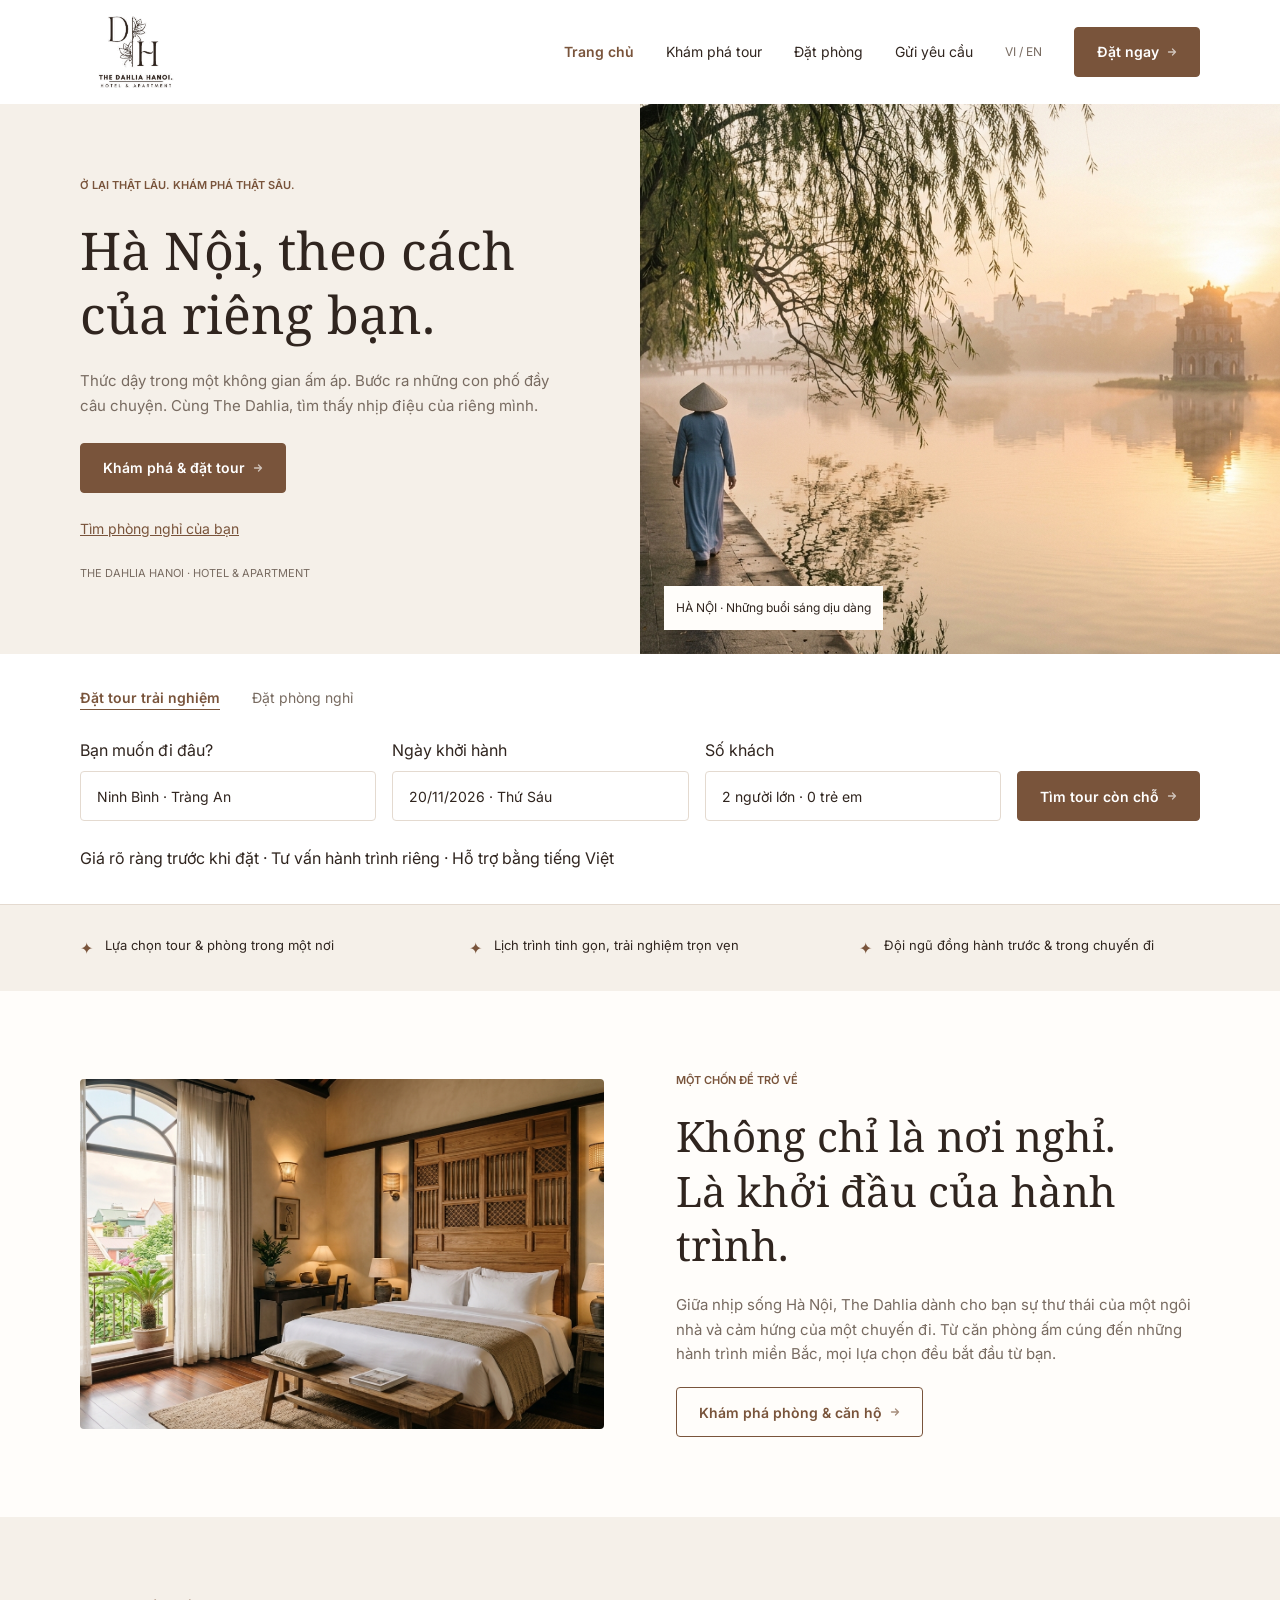
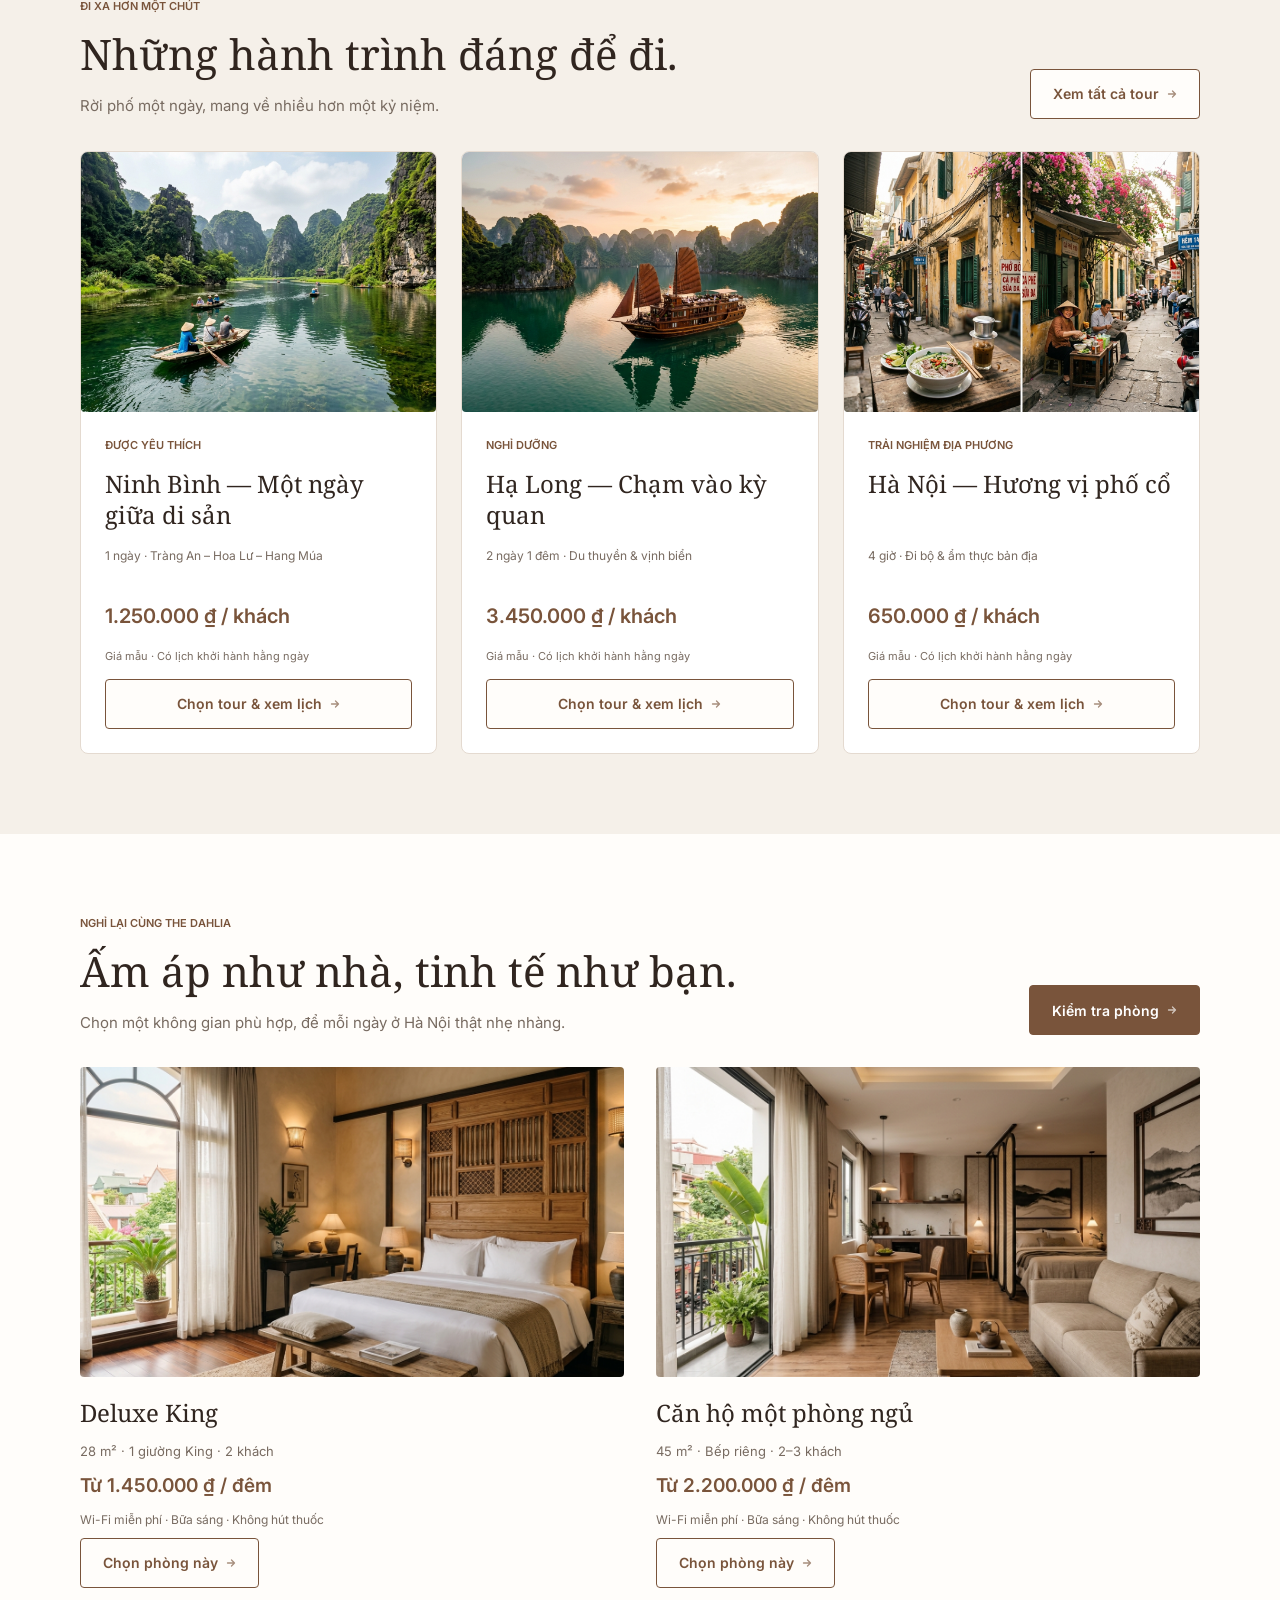
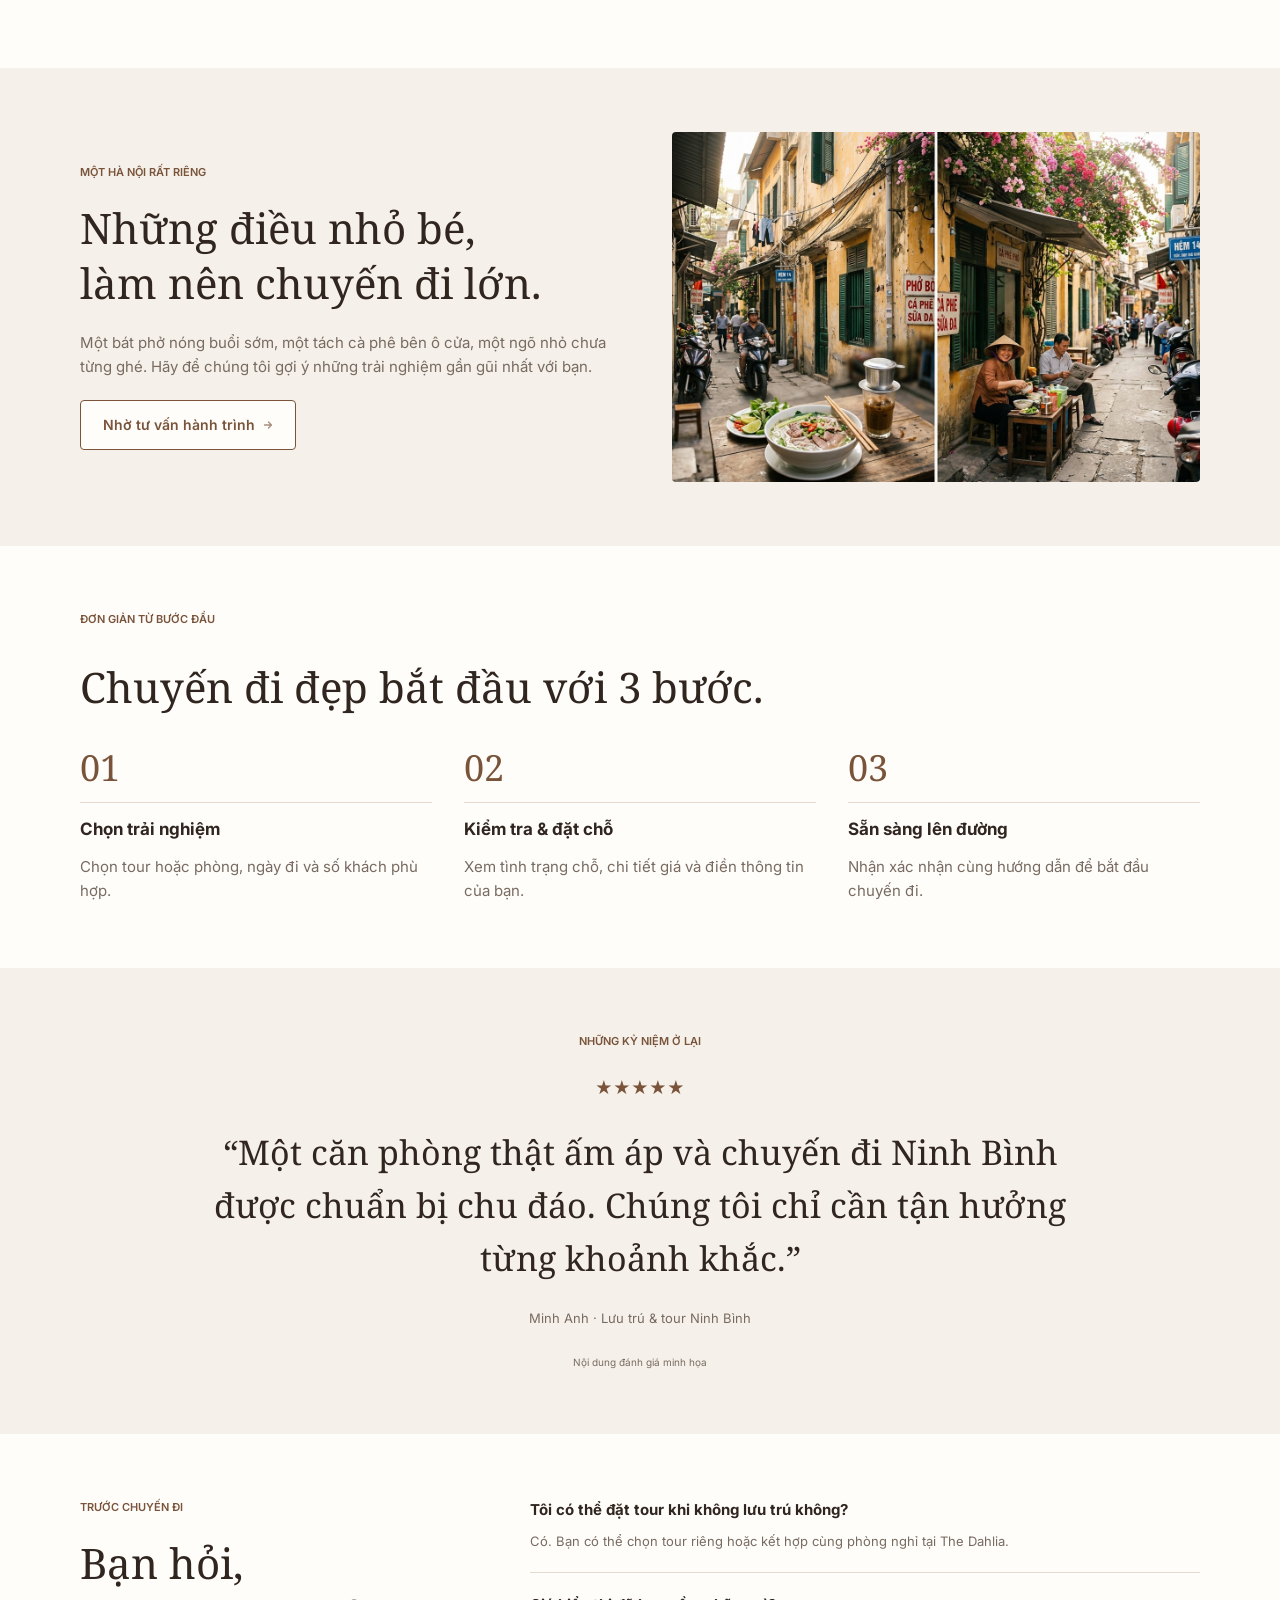
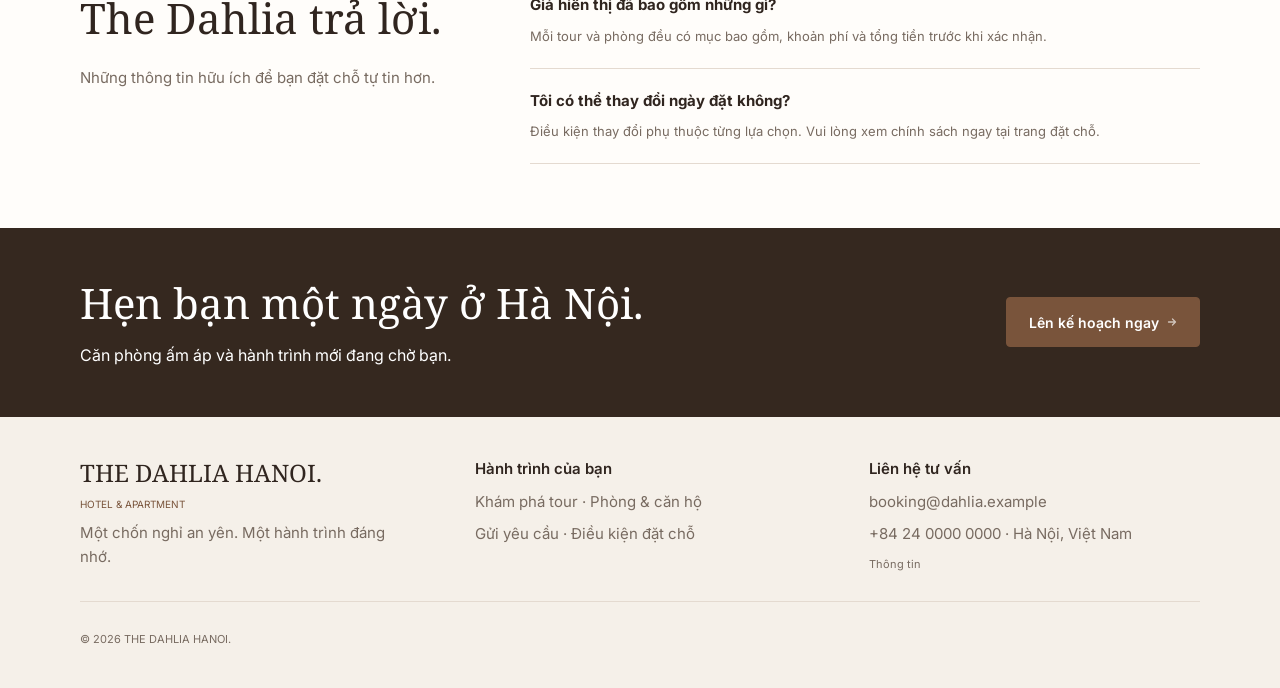
==== index.html @ 4eb832ee "template" ====
<!DOCTYPE html>
<html lang="vi">

<head>
  <meta charset="UTF-8">
  <meta name="viewport" content="width=device-width, initial-scale=1">
  <title>The Dahlia Hanoi · Trang chủ</title>
  <link rel="stylesheet"
    href="https://fonts.googleapis.com/css2?family=Inter:wght@400;600&family=Noto+Serif&display=swap">
  <link rel="stylesheet" href="style.css">
</head>

<body>

  <header class="nav">
    <a href="index.html"><img class="logo" src="images/logo.png" alt="The Dahlia Hanoi"></a>
    <nav class="menu">
      <a class="on" href="index.html">Trang chủ</a>
      <a href="tour.html">Khám phá tour</a>
      <a href="booking.html">Đặt phòng</a>
      <a href="contact.html">Gửi yêu cầu</a>
      <span class="lang">VI / EN</span>
      <a class="btn" href="tour.html" style="display:inline-flex">Đặt ngay <img src="images/arrow-w.svg" alt=""></a>
      <button class="burger" aria-label="Menu">☰</button>
    </nav>
  </header>

  <section class="hero">
    <div class="copy">
      <p class="eyebrow">Ở lại thật lâu. Khám phá thật sâu.</p>
      <h1>Hà Nội, theo cách của riêng bạn.</h1>
      <p>Thức dậy trong một không gian ấm áp. Bước ra những con phố đầy câu chuyện. Cùng The Dahlia, tìm thấy nhịp điệu
        của riêng mình.</p>
      <a class="btn" href="tour.html">Khám phá &amp; đặt tour <img src="images/arrow-w.svg" alt=""></a>
      <a class="u" href="booking.html">Tìm phòng nghỉ của bạn</a>
      <p class="small">THE DAHLIA HANOI · HOTEL &amp; APARTMENT</p>
    </div>
    <div class="pic">
      <img src="images/hero.png" alt="Hà Nội buổi sớm">
      <div class="cap">HÀ NỘI · Những buổi sáng dịu dàng</div>
    </div>
  </section>

  <section class="search">
    <div class="tabs">
      <button type="button" class="tab-btn on" data-tab="tour">Đặt tour trải nghiệm</button>
      <button type="button" class="tab-btn" data-tab="room">Đặt phòng nghỉ</button>
    </div>

    <!-- Tab 1: Đặt tour trải nghiệm -->
    <div class="tab-content on" id="tab-tour">
      <div class="fields">
        <div class="field"><label>Bạn muốn đi đâu?</label>
          <div class="v"><span>Ninh Bình · Tràng An</span><svg class="arr" width="12" height="12" viewBox="0 0 12 12"
              fill="none">
              <path d="M2.5 4.5 6 8l3.5-3.5" stroke="currentColor" stroke-width="1.4" stroke-linecap="round"
                stroke-linejoin="round" />
            </svg></div>
        </div>
        <div class="field"><label>Ngày khởi hành</label>
          <div class="v"><span>20/11/2026 · Thứ Sáu</span><svg class="arr" width="12" height="12" viewBox="0 0 12 12"
              fill="none">
              <path d="M2.5 4.5 6 8l3.5-3.5" stroke="currentColor" stroke-width="1.4" stroke-linecap="round"
                stroke-linejoin="round" />
            </svg></div>
        </div>
        <div class="field"><label>Số khách</label>
          <div class="v"><span>2 người lớn · 0 trẻ em</span><svg class="arr" width="12" height="12" viewBox="0 0 12 12"
              fill="none">
              <path d="M2.5 4.5 6 8l3.5-3.5" stroke="currentColor" stroke-width="1.4" stroke-linecap="round"
                stroke-linejoin="round" />
            </svg></div>
        </div>
        <a class="btn" href="tour.html">Tìm tour còn chỗ <img src="images/arrow-w.svg" alt=""></a>
      </div>
      <p>Giá rõ ràng trước khi đặt · Tư vấn hành trình riêng · Hỗ trợ bằng tiếng Việt</p>
    </div>

    <!-- Tab 2: Đặt phòng nghỉ -->
    <div class="tab-content" id="tab-room">
      <div class="fields">
        <div class="field"><label>Ngày nhận phòng</label>
          <div class="v"><span>20/11/2026 · Thứ Sáu</span><svg class="arr" width="12" height="12" viewBox="0 0 12 12"
              fill="none">
              <path d="M2.5 4.5 6 8l3.5-3.5" stroke="currentColor" stroke-width="1.4" stroke-linecap="round"
                stroke-linejoin="round" />
            </svg></div>
        </div>
        <div class="field"><label>Ngày trả phòng</label>
          <div class="v"><span>22/11/2026 · Chủ Nhật</span><svg class="arr" width="12" height="12" viewBox="0 0 12 12"
              fill="none">
              <path d="M2.5 4.5 6 8l3.5-3.5" stroke="currentColor" stroke-width="1.4" stroke-linecap="round"
                stroke-linejoin="round" />
            </svg></div>
        </div>
        <div class="field"><label>Số khách &amp; phòng</label>
          <div class="v"><span>2 người lớn · 0 trẻ em · 1 phòng</span><svg class="arr" width="12" height="12"
              viewBox="0 0 12 12" fill="none">
              <path d="M2.5 4.5 6 8l3.5-3.5" stroke="currentColor" stroke-width="1.4" stroke-linecap="round"
                stroke-linejoin="round" />
            </svg></div>
        </div>
        <a class="btn" href="booking.html">Kiểm tra phòng <img src="images/arrow-w.svg" alt=""></a>
      </div>
      <p>Đảm bảo giá tốt nhất khi đặt trực tiếp · Bữa sáng đi kèm · Hỗ trợ nhận phòng linh hoạt</p>
    </div>
  </section>

  <section class="promises">
    <div><span>✦</span>
      <p>Lựa chọn tour &amp; phòng trong một nơi</p>
    </div>
    <div><span>✦</span>
      <p>Lịch trình tinh gọn, trải nghiệm trọn vẹn</p>
    </div>
    <div><span>✦</span>
      <p>Đội ngũ đồng hành trước &amp; trong chuyến đi</p>
    </div>
  </section>

  <section class="split">
    <img src="images/story.png" alt="Không gian nghỉ">
    <div class="stack">
      <p class="eyebrow">Một chốn để trở về</p>
      <h2>Không chỉ là nơi nghỉ.<br>Là khởi đầu của hành trình.</h2>
      <p class="lead">Giữa nhịp sống Hà Nội, The Dahlia dành cho bạn sự thư thái của một ngôi nhà và cảm hứng của một
        chuyến đi. Từ căn phòng ấm cúng đến những hành trình miền Bắc, mọi lựa chọn đều bắt đầu từ bạn.</p>
      <a class="btn alt" href="booking.html">Khám phá phòng &amp; căn hộ <img src="images/arrow-b.svg" alt=""></a>
    </div>
  </section>

  <section class="band sand" id="tour">
    <div class="row">
      <div class="stack" style="gap:12px">
        <p class="eyebrow">Đi xa hơn một chút</p>
        <h2>Những hành trình đáng để đi.</h2>
        <p class="lead">Rời phố một ngày, mang về nhiều hơn một kỷ niệm.</p>
      </div>
      <a class="btn alt" style="flex:none" href="#">Xem tất cả tour <img src="images/arrow-b.svg" alt=""></a>
    </div>
    <div class="grid">
      <article class="tour"><img src="images/tour1.png" alt="Tràng An">
        <div class="info">
          <p class="eyebrow">Được yêu thích</p>
          <h3>Ninh Bình — Một ngày giữa di sản</h3>
          <p class="meta">1 ngày · Tràng An – Hoa Lư – Hang Múa</p>
          <p class="price">1.250.000 ₫ / khách</p>
          <p class="small">Giá mẫu · Có lịch khởi hành hằng ngày</p>
          <a class="btn alt" href="#">Chọn tour &amp; xem lịch <img src="images/arrow-b.svg" alt=""></a>
        </div>
      </article>
      <article class="tour"><img src="images/tour2.png" alt="Hạ Long">
        <div class="info">
          <p class="eyebrow">Nghỉ dưỡng</p>
          <h3>Hạ Long — Chạm vào kỳ quan</h3>
          <p class="meta">2 ngày 1 đêm · Du thuyền &amp; vịnh biển</p>
          <p class="price">3.450.000 ₫ / khách</p>
          <p class="small">Giá mẫu · Có lịch khởi hành hằng ngày</p>
          <a class="btn alt" href="#">Chọn tour &amp; xem lịch <img src="images/arrow-b.svg" alt=""></a>
        </div>
      </article>
      <article class="tour"><img src="images/tour3.png" alt="Phố cổ">
        <div class="info">
          <p class="eyebrow">Trải nghiệm địa phương</p>
          <h3>Hà Nội — Hương vị phố cổ</h3>
          <p class="meta">4 giờ · Đi bộ &amp; ẩm thực bản địa</p>
          <p class="price">650.000 ₫ / khách</p>
          <p class="small">Giá mẫu · Có lịch khởi hành hằng ngày</p>
          <a class="btn alt" href="#">Chọn tour &amp; xem lịch <img src="images/arrow-b.svg" alt=""></a>
        </div>
      </article>
    </div>
  </section>

  <section class="band" id="phong">
    <div class="row">
      <div class="stack" style="gap:12px">
        <p class="eyebrow">Nghỉ lại cùng The Dahlia</p>
        <h2>Ấm áp như nhà, tinh tế như bạn.</h2>
        <p class="lead">Chọn một không gian phù hợp, để mỗi ngày ở Hà Nội thật nhẹ nhàng.</p>
      </div>
      <a class="btn" style="flex:none" href="#">Kiểm tra phòng <img src="images/arrow-w.svg" alt=""></a>
    </div>
    <div class="grid rooms">
      <article class="room"><img src="images/story.png" alt="Deluxe King">
        <div class="info">
          <h3>Deluxe King</h3>
          <p class="sub">28 m² · 1 giường King · 2 khách</p>
          <p class="price">Từ 1.450.000 ₫ / đêm</p>
          <p class="meta">Wi-Fi miễn phí · Bữa sáng · Không hút thuốc</p>
          <a class="btn alt" href="#">Chọn phòng này <img src="images/arrow-b.svg" alt=""></a>
        </div>
      </article>
      <article class="room"><img src="images/room2.png" alt="Căn hộ một phòng ngủ">
        <div class="info">
          <h3>Căn hộ một phòng ngủ</h3>
          <p class="sub">45 m² · Bếp riêng · 2–3 khách</p>
          <p class="price">Từ 2.200.000 ₫ / đêm</p>
          <p class="meta">Wi-Fi miễn phí · Bữa sáng · Không hút thuốc</p>
          <a class="btn alt" href="#">Chọn phòng này <img src="images/arrow-b.svg" alt=""></a>
        </div>
      </article>
    </div>
  </section>

  <section class="split sand">
    <div class="stack">
      <p class="eyebrow">Một Hà Nội rất riêng</p>
      <h2>Những điều nhỏ bé,<br>làm nên chuyến đi lớn.</h2>
      <p class="lead">Một bát phở nóng buổi sớm, một tách cà phê bên ô cửa, một ngõ nhỏ chưa từng ghé. Hãy để chúng tôi
        gợi ý những trải nghiệm gần gũi nhất với bạn.</p>
      <a class="btn alt" href="#">Nhờ tư vấn hành trình <img src="images/arrow-b.svg" alt=""></a>
    </div>
    <img src="images/tour3.png" alt="Hương vị Hà Nội">
  </section>

  <section class="band" style="padding:64px var(--px)">
    <p class="eyebrow">Đơn giản từ bước đầu</p>
    <h2>Chuyến đi đẹp bắt đầu với 3 bước.</h2>
    <div class="steps">
      <div class="step"><span class="n">01</span>
        <hr><b>Chọn trải nghiệm</b>
        <p>Chọn tour hoặc phòng, ngày đi và số khách phù hợp.</p>
      </div>
      <div class="step"><span class="n">02</span>
        <hr><b>Kiểm tra &amp; đặt chỗ</b>
        <p>Xem tình trạng chỗ, chi tiết giá và điền thông tin của bạn.</p>
      </div>
      <div class="step"><span class="n">03</span>
        <hr><b>Sẵn sàng lên đường</b>
        <p>Nhận xác nhận cùng hướng dẫn để bắt đầu chuyến đi.</p>
      </div>
    </div>
  </section>

  <section class="quote">
    <p class="eyebrow">Những kỷ niệm ở lại</p>
    <p class="stars">★★★★★</p>
    <blockquote>“Một căn phòng thật ấm áp và chuyến đi Ninh Bình được chuẩn bị chu đáo. Chúng tôi chỉ cần tận hưởng từng
      khoảnh khắc.”</blockquote>
    <p class="who">Minh Anh · Lưu trú &amp; tour Ninh Bình</p>
    <p class="tiny">Nội dung đánh giá minh họa</p>
  </section>

  <section class="faq">
    <div class="intro">
      <p class="eyebrow">Trước chuyến đi</p>
      <h2>Bạn hỏi,<br>The Dahlia trả lời.</h2>
      <p class="lead">Những thông tin hữu ích để bạn đặt chỗ tự tin hơn.</p>
    </div>
    <div class="list">
      <div class="q"><b>Tôi có thể đặt tour khi không lưu trú không?</b>
        <p>Có. Bạn có thể chọn tour riêng hoặc kết hợp cùng phòng nghỉ tại The Dahlia.</p>
      </div>
      <div class="q"><b>Giá hiển thị đã bao gồm những gì?</b>
        <p>Mỗi tour và phòng đều có mục bao gồm, khoản phí và tổng tiền trước khi xác nhận.</p>
      </div>
      <div class="q"><b>Tôi có thể thay đổi ngày đặt không?</b>
        <p>Điều kiện thay đổi phụ thuộc từng lựa chọn. Vui lòng xem chính sách ngay tại trang đặt chỗ.</p>
      </div>
    </div>
  </section>

  <section class="cta">
    <div>
      <h2>Hẹn bạn một ngày ở Hà Nội.</h2>
      <p>Căn phòng ấm áp và hành trình mới đang chờ bạn.</p>
    </div>
    <a class="btn" href="tour.html">Lên kế hoạch ngay <img src="images/arrow-w.svg" alt=""></a>
  </section>

  <footer>
    <div class="fcols">
      <div>
        <p class="brand">THE DAHLIA HANOI.</p>
        <p style="font-size:10px;color:var(--brown)">HOTEL &amp; APARTMENT</p>
        <p>Một chốn nghỉ an yên. Một hành trình đáng nhớ.</p>
      </div>
      <div><b>Hành trình của bạn</b>
        <p>Khám phá tour · Phòng &amp; căn hộ</p>
        <p>Gửi yêu cầu · Điều kiện đặt chỗ</p>
      </div>
      <div><b>Liên hệ tư vấn</b>
        <p>booking@dahlia.example</p>
        <p>+84 24 0000 0000 · Hà Nội, Việt Nam</p>
        <p class="copy">Thông tin</p>
      </div>
    </div>
    <hr>
    <p class="copy">© 2026 THE DAHLIA HANOI.</p>
  </footer>

  <script>
    (function () {
      const tabBtns = document.querySelectorAll('.tabs .tab-btn');
      const tabContents = {
        tour: document.getElementById('tab-tour'),
        room: document.getElementById('tab-room')
      };

      function activateTab(tabName) {
        tabBtns.forEach(btn => {
          btn.classList.toggle('on', btn.dataset.tab === tabName);
        });
        Object.keys(tabContents).forEach(key => {
          if (tabContents[key]) {
            tabContents[key].classList.toggle('on', key === tabName);
          }
        });
      }

      tabBtns.forEach(btn => {
        btn.addEventListener('click', function () {
          const tab = this.dataset.tab;
          activateTab(tab);
          if (history.replaceState) {
            history.replaceState(null, '', '#' + tab);
          }
        });
      });

      const hash = window.location.hash.toLowerCase();
      if (hash === '#room' || hash === '#booking' || hash === '#phong') {
        activateTab('room');
      } else {
        activateTab('tour');
      }
    })();
  </script>
</body>

</html>
---- style.css ----
:root{--brown:#79543b;--ink:#30251f;--muted:#786b61;--line:#e4dad0;--cream:#fffdfa;--sand:#f5f0e9;--dark:#35281f;--px:80px}
*{box-sizing:border-box;margin:0}
body{font-family:Inter,sans-serif;background:var(--cream);color:var(--ink);line-height:1.65}
img{display:block;max-width:100%}
a{color:inherit;text-decoration:none}
.serif{font-family:'Noto Serif',serif;font-weight:400;line-height:1.3}
h1,h2{font-family:'Noto Serif',serif;font-weight:400;color:var(--ink)}
h1{font-size:52px;line-height:1.22}
h2{font-size:42px;line-height:1.3}
.eyebrow{font-size:11px;font-weight:600;color:var(--brown);text-transform:uppercase}
.lead{font-size:15px;color:var(--muted)}
.wrap{padding:64px var(--px)}
.stack{display:flex;flex-direction:column;align-items:flex-start;gap:20px}
.btn{display:inline-flex;align-items:center;justify-content:center;gap:8px;height:50px;padding:0 22px;border:1px solid var(--brown);border-radius:4px;font-size:14px;font-weight:600;background:var(--brown);color:#fff;cursor:pointer;white-space:nowrap;transition:background .2s ease,border-color .2s ease,color .2s ease}
.btn.alt{background:var(--cream);color:var(--brown)}
.btn:hover{background:#674630;border-color:#674630}
.btn.alt:hover{background:var(--sand);color:#5d3e2a}
.btn img, img[src*="arrow"]{width:10px !important;height:10px !important;max-width:10px !important;max-height:10px !important;opacity:0.65;transition:opacity .25s ease,transform .25s ease;flex-shrink:0;vertical-align:middle;display:inline-block !important}
.btn:hover img, .btn:hover img[src*="arrow"]{opacity:1;transform:translateX(3px)}
.row{display:flex;gap:24px;align-items:flex-end}
.row>div{flex:1}
/* nav */
.nav{height:104px;background:#fff;display:flex;align-items:center;justify-content:space-between;padding:0 var(--px)}
.nav img.logo{width:112px;height:84px;object-fit:contain}
.menu{display:flex;align-items:center;gap:32px;font-size:14px}
.menu .on{font-weight:600;color:var(--brown)}
.menu .lang{font-size:12px;color:var(--muted)}
.burger{display:none;font-size:24px;background:none;border:0}
/* hero */
.hero{display:flex;background:var(--sand)}
.hero .copy{width:640px;padding:72px var(--px);display:flex;flex-direction:column;align-items:flex-start;gap:24px}
.hero .copy>p:not(.eyebrow):not(.small){max-width:480px;font-size:15px;color:var(--muted)}
.hero .copy a.u{font-size:14px;color:var(--brown);text-decoration:underline}
.small{font-size:11px;color:var(--muted)}
.hero .pic{flex:1;position:relative;min-height:533px}
.hero .pic img{position:absolute;inset:0;width:100%;height:100%;object-fit:cover}
.hero .cap{position:absolute;left:24px;bottom:24px;background:var(--cream);padding:12px;font-size:12px}
/* quick search */
.search{background:#fff;border-bottom:1px solid var(--line);padding:32px var(--px);display:flex;flex-direction:column;gap:24px}
.tabs{display:flex;gap:32px;font-size:14px;color:var(--muted)}
.tabs button, .tabs a, .tabs span{background:none;border:none;padding:0 0 4px;font:inherit;font-size:14px;color:var(--muted);cursor:pointer;position:relative;transition:color .2s ease, text-decoration .2s ease}
.tabs button:hover, .tabs a:hover{color:var(--ink)}
.tabs .on, .tabs button.on, .tabs a.on{font-weight:600;color:var(--brown);text-decoration:underline;text-underline-offset:6px}
.tab-content{display:none;flex-direction:column;gap:24px}
.tab-content.on{display:flex}
.fields{display:flex;gap:16px;align-items:flex-end}
.field{flex:1;display:flex;flex-direction:column;gap:8px}
.field .v{border:1px solid var(--line);border-radius:4px;height:50px;min-height:50px;padding:0 16px;font-size:14px;background:#fff;display:flex;align-items:center;justify-content:space-between;gap:12px;cursor:pointer;user-select:none;transition:border-color .2s ease}
.field:hover .v, .field .v:hover{border-color:var(--brown)}
.field .v .arr{color:var(--brown);opacity:0;transform:translateY(-2px);transition:opacity .2s ease,transform .2s ease;flex-shrink:0}
.field:hover .v .arr, .field .v:hover .arr{opacity:1;transform:translateY(0)}
.search>p{font-size:12px;color:var(--muted)}
.promises{background:var(--sand);display:flex;gap:48px;padding:30px var(--px);font-size:13px}
.promises div{flex:1;display:flex;gap:12px}
.promises span{color:var(--brown);font-size:16px}
/* story / split sections */
.split{display:flex;gap:72px;align-items:center;padding:80px var(--px)}
.split>*{flex:1;min-width:0}
.split>img{height:350px;width:100%;object-fit:cover;border-radius:4px}
.split.sand{background:var(--sand);gap:64px;padding:64px var(--px)}
/* cards */
.band{padding:80px var(--px);display:flex;flex-direction:column;gap:32px}
.band.sand{background:var(--sand)}
.grid{display:flex;gap:24px}
.grid>*{flex:1;min-width:0}
.tour{background:#fff;border:1px solid var(--line);border-radius:8px;overflow:hidden}
.tour>img{height:260px;width:100%;object-fit:cover;border-radius:4px}
.tour .info{padding:24px;display:flex;flex-direction:column;gap:14px}
.tour h3{font-family:'Noto Serif',serif;font-weight:400;font-size:24px;line-height:1.3;min-height:64px}
.tour .meta{font-size:12px;color:var(--muted);min-height:40px}
.price{font-weight:600;color:var(--brown);font-size:20px}
.tour .btn,.tour .info .btn{width:100%}
.grid.rooms{gap:32px}
.room{display:flex;flex-direction:column;gap:16px}
.room>img{height:310px;width:100%;object-fit:cover;border-radius:4px}
.room .info{display:flex;flex-direction:column;gap:8px;align-items:flex-start}
.room h3{font-family:'Noto Serif',serif;font-weight:400;font-size:24px}
.room .price{font-size:19px}
.room .sub{font-size:13px;color:var(--muted)}
.room .meta{font-size:12px;color:var(--muted)}
/* steps */
.steps{display:flex;gap:32px}
.step{flex:1;display:flex;flex-direction:column;gap:12px}
.step .n{font-family:'Noto Serif',serif;font-size:36px;color:var(--brown);line-height:1.2}
.step hr{border:0;height:1px;background:var(--line);width:100%}
.step b{font-size:17px}
.step p{font-size:15px;color:var(--muted)}
/* quote */
.quote{background:var(--sand);padding:64px 180px;text-align:center;display:flex;flex-direction:column;align-items:center;gap:24px}
.quote .stars{color:var(--brown);font-size:17px}
.quote blockquote{font-family:'Noto Serif',serif;font-size:34px;line-height:1.55}
.quote .who{font-size:13px;color:var(--muted)}
.quote .tiny{font-size:10px;color:var(--muted)}
/* faq */
.faq{display:flex;gap:80px;padding:64px var(--px)}
.faq .intro{width:370px;flex:none;display:flex;flex-direction:column;gap:20px}
.faq .list{flex:1;display:flex;flex-direction:column;gap:20px}
.q{display:flex;flex-direction:column;gap:8px;padding-bottom:20px;border-bottom:1px solid var(--line)}
.q b{font-size:15px}
.q p{font-size:13px;color:var(--muted)}
/* cta + footer */
.cta{background:var(--dark);color:#fff;display:flex;gap:32px;align-items:center;padding:48px var(--px)}
.cta>div{flex:1;display:flex;flex-direction:column;gap:12px}
.cta h2{color:#fff}
footer{background:var(--sand);padding:40px var(--px);display:flex;flex-direction:column;gap:28px}
.fcols{display:flex;gap:64px}
.fcols>div{flex:1;display:flex;flex-direction:column;gap:8px;font-size:15px;color:var(--muted)}
.fcols b{color:var(--ink);font-weight:600}
.fcols .brand{font-family:'Noto Serif',serif;font-size:24px;color:var(--ink);line-height:1.3}
footer hr{border:0;height:1px;background:var(--line)}
footer .copy{font-size:11px;color:var(--muted)}
/* mobile */
@media(max-width:900px){
:root{--px:24px}
h1{font-size:40px}h2{font-size:32px}
.nav{height:88px}.nav img.logo{width:88px;height:66px}
.menu a,.menu .lang{display:none}.menu .btn{display:inline-flex;height:50px}.burger{display:block}
.hero{flex-direction:column}.hero .copy{width:100%;padding:44px 24px}
.hero .pic{min-height:310px}
.fields,.promises,.grid,.grid.rooms,.steps,.split,.faq,.cta,.fcols,.row{flex-direction:column;align-items:stretch}
.promises{gap:16px}.split{gap:28px;padding:48px 24px}.split.sand{padding:48px 24px}
.band{padding:48px 24px}.wrap{padding:48px 24px}
.quote{padding:48px 24px}.quote blockquote{font-size:24px}
.faq .intro{width:100%}.faq{gap:28px;padding:48px 24px}
.steps{gap:32px}.fcols{gap:28px}
.cta{padding:48px 24px}
.btn{width:100%}.room .btn{width:auto}
}
/* contact page */
.intro-band{background:var(--sand);padding:48px var(--px);display:flex;flex-direction:column;gap:16px}
.crumb{font-size:12px;color:var(--muted)}
.contact{display:flex;gap:64px;align-items:flex-start;padding:48px var(--px)}
.formcard{flex:1;min-width:0;background:#fff;border:1px solid var(--line);border-radius:8px;padding:32px;display:flex;flex-direction:column;gap:24px}
.formcard h2{font-size:24px}
.formcard .note{font-size:13px;color:var(--muted)}
.two{display:flex;gap:16px}.two>.field{flex:1}
.field input,.field select,.field textarea{font:inherit;font-size:14px;color:var(--ink);width:100%;min-height:48px;padding:14px;border:1px solid var(--line);border-radius:4px;background:#fff}
.field textarea{min-height:132px;resize:vertical}
.agree{display:flex;gap:10px;font-size:12px;color:var(--muted)}
.agree input{width:16px;height:16px;accent-color:var(--brown);flex:none;margin-top:4px}
aside{width:400px;flex:none;display:flex;flex-direction:column;gap:28px}
aside .ph{height:280px;width:100%;object-fit:cover;border-radius:4px}
.ch{display:flex;gap:14px}.ch img{width:20px;height:20px}
.ch small{display:block;font-size:12px;color:var(--muted)}.ch b{font-size:14px}
.tip{background:var(--sand);border-radius:8px;padding:24px;display:flex;flex-direction:column;gap:12px}
.tip b{font-size:15px}.tip p{font-size:13px;color:var(--muted)}
aside .btn{width:100%}
@media(max-width:900px){.contact{flex-direction:column;padding:32px 24px}aside{width:100%}.two{flex-direction:column}.intro-band{padding:32px 24px}.formcard{padding:20px}}

/* tour + booking */
.tp{padding:36px var(--px) 32px;display:flex;flex-direction:column;gap:16px}
.chips{display:flex;gap:32px;font-size:12px;color:var(--brown);flex-wrap:wrap}
.gal{display:flex;gap:16px}.gal>img{flex:1;min-width:0;height:390px;object-fit:cover;border-radius:4px}
.gal .col{width:360px;flex:none;display:flex;flex-direction:column;gap:16px}.gal .col img{height:187px;width:100%;object-fit:cover;border-radius:4px}
.steps2{display:flex;gap:32px;font-size:13px;color:var(--muted);padding:16px 0}.steps2 .on{font-weight:600;color:var(--brown)}
.tmain{display:flex;gap:64px;align-items:flex-start;padding:0 var(--px) 64px}
.tcol{flex:1;min-width:0;display:flex;flex-direction:column;gap:32px}
.tcol h3,.lcol h3{font-family:'Noto Serif',serif;font-weight:400;font-size:24px;line-height:1.3}
.tcol p{font-size:15px;color:var(--muted)}
.sec{display:flex;flex-direction:column;gap:16px}
.stop{display:flex;gap:16px}.stop time{width:64px;flex:none;padding-top:8px;font-size:14px;font-weight:600;color:var(--brown)}
.stop div{flex:1;display:flex;flex-direction:column;gap:8px;padding-bottom:8px;border-bottom:1px solid var(--line)}
.stop b{font-size:15px;color:var(--ink)}.stop p{font-size:14px}
.inc{display:flex;gap:24px}.inc>div{flex:1;padding:20px;display:flex;flex-direction:column;gap:12px}
.inc .a{background:var(--sand)}.inc .b{border:1px solid var(--line)}
.inc ul{list-style:none;padding:0;font-size:13px;color:var(--ink);line-height:1.65}
.book{width:420px;flex:none;display:flex;flex-direction:column;gap:20px}
.box{background:#fff;border:1px solid var(--line);border-radius:8px;padding:28px;display:flex;flex-direction:column;gap:20px}
.box.sand{background:var(--sand);padding:24px}
.big{font-size:28px;font-weight:600;color:var(--brown)}.big small{font-size:12px;color:var(--muted);font-weight:400}
.dates{display:flex;gap:8px}.dates button{flex:1;border:0;border-radius:4px;background:var(--sand);padding:10px;font:inherit;font-size:12px;cursor:pointer;display:flex;flex-direction:column;align-items:center;gap:4px}
.dates button small{font-size:10px;color:var(--muted)}.dates .on{background:var(--brown);color:#fff}.dates .on small{color:#fff}
.ok{font-size:12px;color:#42634c}.okbox{background:var(--sand);padding:12px;border-radius:4px}
.pr{display:flex;gap:16px;justify-content:space-between;font-size:13px;color:var(--muted)}.pr span:last-child{color:var(--brown);font-size:14px}
.pr.t{font-size:16px;align-items:center}.pr.t span:last-child{font-weight:600;font-size:22px}
hr.l{border:0;height:1px;background:var(--line);width:100%}
.lcol{flex:1;min-width:0;display:flex;flex-direction:column;gap:28px}
.room2{display:flex;gap:24px;padding:20px;border:1px solid var(--line);border-radius:8px;background:#fff}
.room2.sel{background:var(--sand);border:1.5px solid var(--brown)}
.room2>img{width:240px;height:210px;object-fit:cover;border-radius:4px;flex:none}
.room2 .d{flex:1;display:flex;flex-direction:column;gap:12px}
.room2 .n{display:flex;gap:10px;align-items:center;font-family:'Noto Serif',serif;font-size:22px}.room2 .n img{width:16px;height:16px}
.room2 p{font-size:12px;color:var(--muted)}.room2 .p{font-size:20px;font-weight:600;color:var(--brown)}.room2 .ok{margin:0}.room2 .c{font-size:13px;font-weight:600;color:var(--brown)}
.sumimg{height:180px;width:100%;object-fit:cover;border-radius:4px}
.avail{border-bottom:1px solid var(--line);padding:32px var(--px);display:flex;flex-direction:column;gap:20px}
.avail .fields{align-items:flex-end}
.bmain{display:flex;gap:48px;align-items:flex-start;padding:48px var(--px)}
.bside{width:400px;flex:none}
@media(max-width:900px){.gal,.tmain,.inc,.bmain,.room2{flex-direction:column}.gal .col{width:100%}.gal>img{height:270px;flex:none}.book,.bside{width:100%}.tmain,.bmain{padding:32px 24px;gap:32px}.tp{padding:24px}.avail{padding:24px}.room2>img{width:100%}.steps2{gap:16px}.chips{gap:12px}.box{padding:20px}}
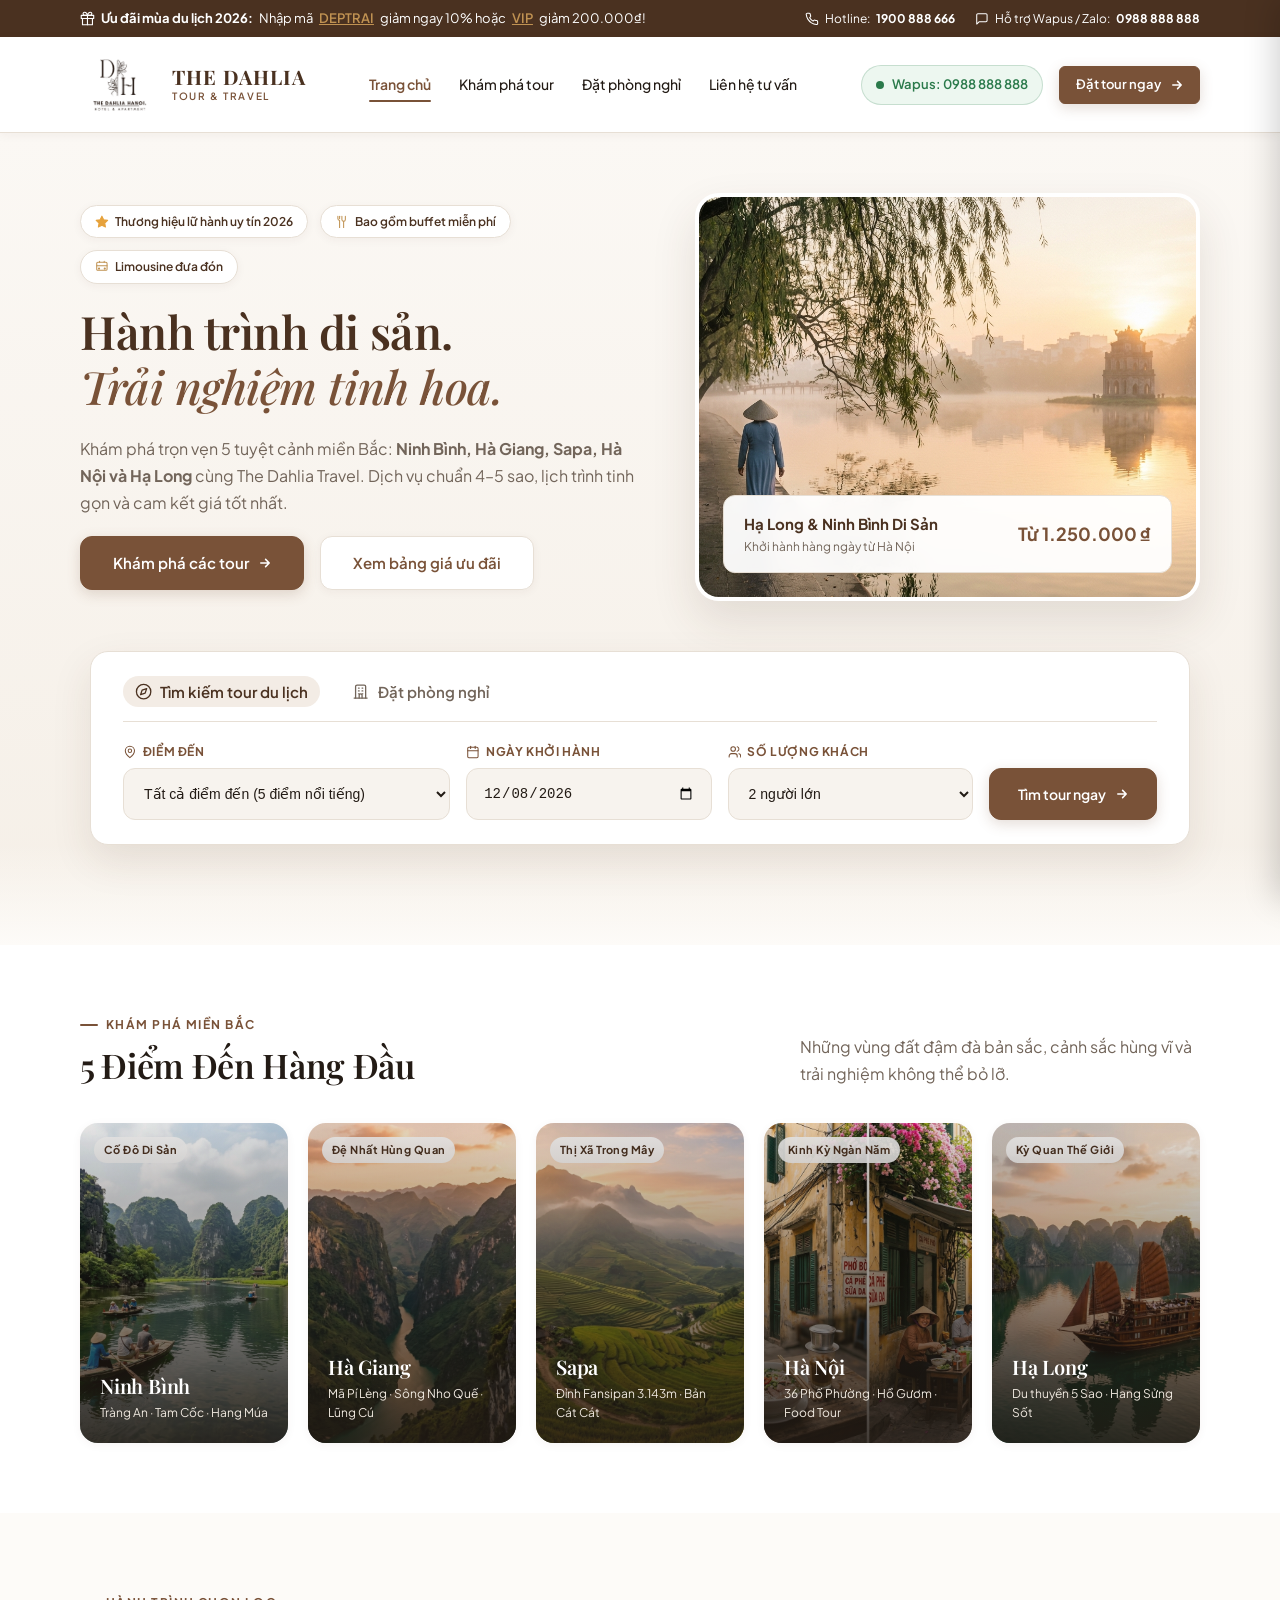
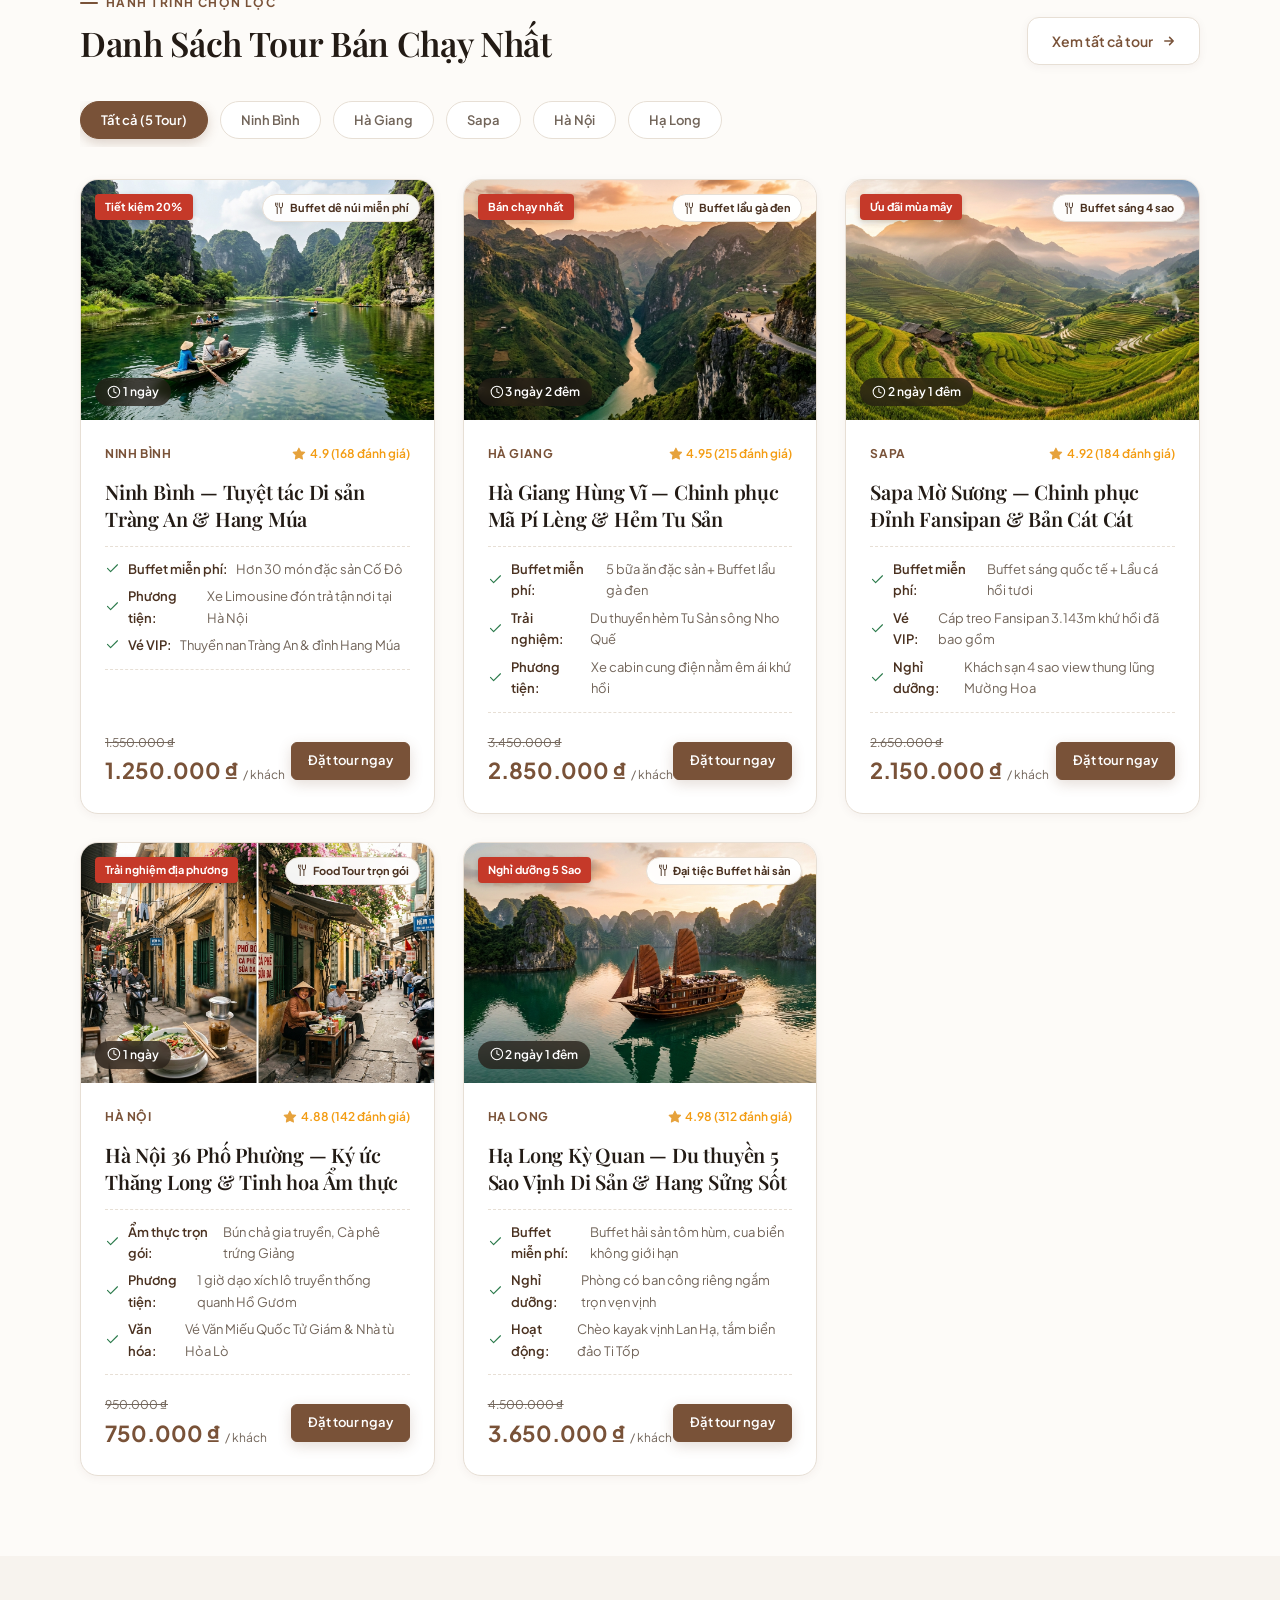
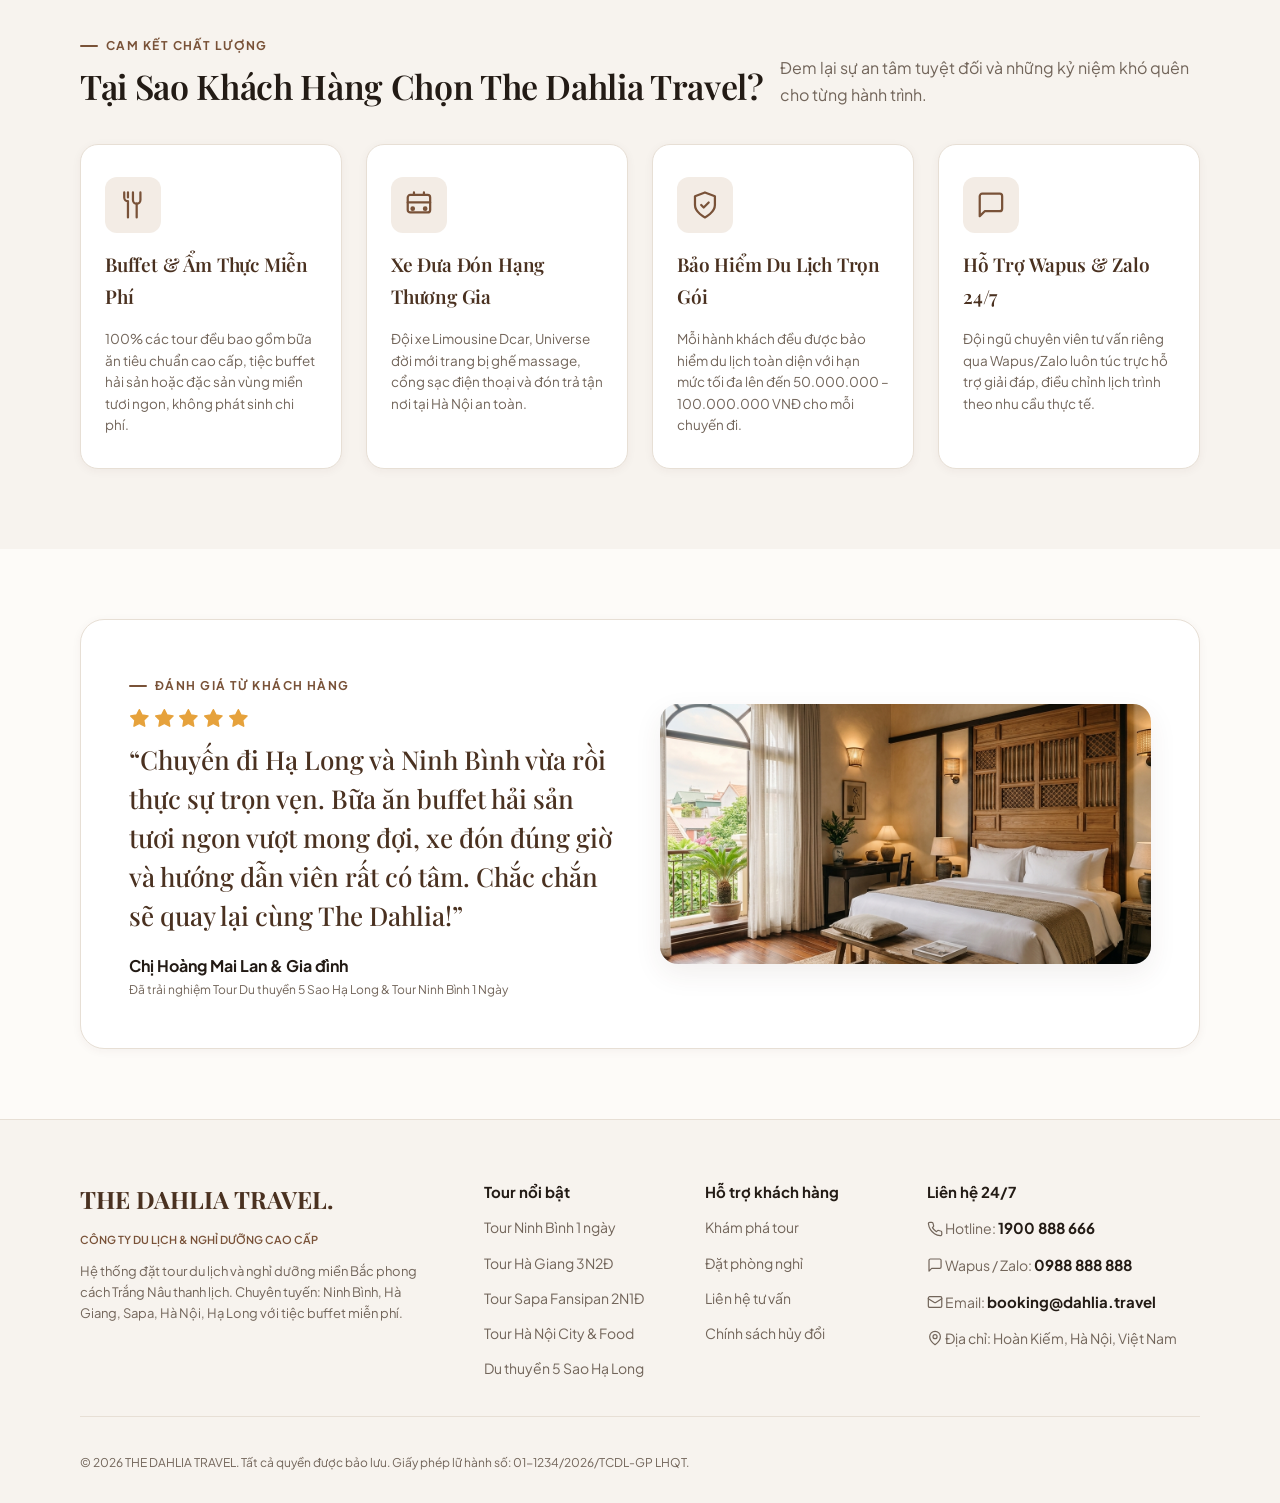
==== commit c6d4ce6d: "template" ====
--- a/index.html
+++ b/index.html
@@ -4,328 +4,530 @@
 <head>
   <meta charset="UTF-8">
   <meta name="viewport" content="width=device-width, initial-scale=1">
-  <title>The Dahlia Hanoi · Trang chủ</title>
+  <title>The Dahlia Travel · Hệ thống đặt tour du lịch cao cấp miền Bắc</title>
+  <link rel="stylesheet" href="style.css">
   <link rel="stylesheet"
-    href="https://fonts.googleapis.com/css2?family=Inter:wght@400;600&family=Noto+Serif&display=swap">
-  <link rel="stylesheet" href="style.css">
+    href="https://fonts.googleapis.com/css2?family=Plus+Jakarta+Sans:wght@400;500;600;700&family=Playfair+Display:ital,wght@0,500;0,600;0,700;1,400&family=Noto+Serif:wght@400;600&display=swap">
+  <script src="site-config.js"></script>
+  <script src="icons.js" defer></script>
 </head>
 
 <body>
 
+  <!-- TOP BAR -->
+  <div class="top-bar">
+    <div class="top-bar-promo" id="topBarPromo">
+      <i data-icon="gift"></i> <b>Ưu đãi mùa du lịch 2026:</b> Nhập mã <a href="tour.html?coupon=DAHLIA10#couponInput">DAHLIA10</a> giảm ngay 10% hoặc <a
+        href="tour.html?coupon=TRANGNAU#couponInput">TRANGNAU</a> giảm 200.000₫!
+    </div>
+    <div class="top-bar-contact" id="topBarContact">
+      <span><i data-icon="phone"></i> Hotline: <b>1900 888 666</b></span>
+      <span><i data-icon="chat"></i> Hỗ trợ Wapus / Zalo: <b>0988 888 888</b></span>
+    </div>
+  </div>
+
+  <!-- NAVIGATION -->
   <header class="nav">
-    <a href="index.html"><img class="logo" src="images/logo.png" alt="The Dahlia Hanoi"></a>
+    <a class="logo-wrapper" href="index.html">
+      <img class="logo" src="images/logo.png" alt="The Dahlia Travel">
+      <div class="brand-text">
+        <span class="name">THE DAHLIA</span>
+        <span class="tagline">TOUR &amp; TRAVEL</span>
+      </div>
+    </a>
     <nav class="menu">
       <a class="on" href="index.html">Trang chủ</a>
       <a href="tour.html">Khám phá tour</a>
-      <a href="booking.html">Đặt phòng</a>
-      <a href="contact.html">Gửi yêu cầu</a>
-      <span class="lang">VI / EN</span>
-      <a class="btn" href="tour.html" style="display:inline-flex">Đặt ngay <img src="images/arrow-w.svg" alt=""></a>
-      <button class="burger" aria-label="Menu">☰</button>
+      <a href="booking.html">Đặt phòng nghỉ</a>
+      <a href="contact.html">Liên hệ tư vấn</a>
     </nav>
+    <div class="nav-actions">
+      <a class="wapus-badge" href="https://wa.me/84988888888" target="_blank"
+        title="Tư vấn trực tiếp qua WhatsApp/Zalo">
+        <span class="dot"></span>
+        <span>Wapus: 0988 888 888</span>
+      </a>
+      <a class="btn sm" href="tour.html">Đặt tour ngay <img src="images/arrow-w.svg" alt=""></a>
+      <button class="burger" aria-label="Mở menu"></button>
+    </div>
   </header>
 
-  <section class="hero">
-    <div class="copy">
-      <p class="eyebrow">Ở lại thật lâu. Khám phá thật sâu.</p>
-      <h1>Hà Nội, theo cách của riêng bạn.</h1>
-      <p>Thức dậy trong một không gian ấm áp. Bước ra những con phố đầy câu chuyện. Cùng The Dahlia, tìm thấy nhịp điệu
-        của riêng mình.</p>
-      <a class="btn" href="tour.html">Khám phá &amp; đặt tour <img src="images/arrow-w.svg" alt=""></a>
-      <a class="u" href="booking.html">Tìm phòng nghỉ của bạn</a>
-      <p class="small">THE DAHLIA HANOI · HOTEL &amp; APARTMENT</p>
-    </div>
-    <div class="pic">
-      <img src="images/hero.png" alt="Hà Nội buổi sớm">
-      <div class="cap">HÀ NỘI · Những buổi sáng dịu dàng</div>
+  <!-- MOBILE NAVIGATION DRAWER -->
+  <div class="mobile-nav-backdrop" id="mobileNavBackdrop"></div>
+  <div class="mobile-nav-drawer" id="mobileNavDrawer">
+    <div class="mobile-nav-head">
+      <div class="brand-text">
+        <span class="name">THE DAHLIA</span>
+        <span class="tagline">TOUR &amp; TRAVEL</span>
+      </div>
+      <button type="button" class="mobile-nav-close" id="closeMobileNav" aria-label="Đóng menu">
+        <i data-icon="close"></i>
+      </button>
+    </div>
+    <nav class="mobile-nav-links">
+      <a class="on" href="index.html"><i data-icon="compass"></i> Trang chủ</a>
+      <a href="tour.html"><i data-icon="mountain"></i> Khám phá tour</a>
+      <a href="booking.html"><i data-icon="hotel"></i> Đặt phòng nghỉ</a>
+      <a href="contact.html"><i data-icon="chat"></i> Liên hệ tư vấn</a>
+    </nav>
+    <div class="mobile-nav-contact">
+      <p><i data-icon="phone"></i> Hotline: <b>1900 888 666</b></p>
+      <p><i data-icon="chat"></i> Wapus: <b>0988 888 888</b></p>
+      <p><i data-icon="mail"></i> Email: <b>booking@dahlia.travel</b></p>
+      <a class="btn sm" href="tour.html" style="margin-top:10px;justify-content:center">Đặt tour ngay</a>
+    </div>
+  </div>
+
+  <!-- HERO SECTION (Phong cách MixiVivu - Tone Trắng Nâu) -->
+  <section class="hero-mixi">
+    <div class="hero-content">
+      <div class="hero-text">
+        <div class="hero-badges">
+          <span class="hero-pill"><i data-icon="star"></i> Thương hiệu lữ hành uy tín 2026</span>
+          <span class="hero-pill"><i data-icon="utensils"></i> Bao gồm buffet miễn phí</span>
+          <span class="hero-pill"><i data-icon="bus"></i> Limousine đưa đón</span>
+        </div>
+        <h1>Hành trình di sản.<br><span>Trải nghiệm tinh hoa.</span></h1>
+        <p class="lead">
+          Khám phá trọn vẹn 5 tuyệt cảnh miền Bắc: <b>Ninh Bình, Hà Giang, Sapa, Hà Nội và Hạ Long</b> cùng The Dahlia
+          Travel. Dịch vụ chuẩn 4–5 sao, lịch trình tinh gọn và cam kết giá tốt nhất.
+        </p>
+        <div style="display:flex;gap:16px;flex-wrap:wrap">
+          <a class="btn lg" href="tour.html">Khám phá các tour <img src="images/arrow-w.svg" alt=""></a>
+          <a class="btn alt lg" href="#toursGridSec">Xem bảng giá ưu đãi</a>
+        </div>
+      </div>
+      <div class="hero-visual">
+        <div class="hero-img-card">
+          <img src="images/hero.png" alt="Du lịch miền Bắc">
+          <div class="hero-card-floating">
+            <div>
+              <div class="t-name">Hạ Long &amp; Ninh Bình Di Sản</div>
+              <div style="font-size:12px;color:var(--muted)">Khởi hành hàng ngày từ Hà Nội</div>
+            </div>
+            <div class="t-price">Từ 1.250.000 ₫</div>
+          </div>
+        </div>
+      </div>
+    </div>
+
+    <!-- FLOATING SEARCH BAR (MixiVivu Style) -->
+    <div class="search-widget">
+      <div class="search-tabs">
+        <button type="button" class="search-tab-btn on">
+          <i data-icon="compass"></i> Tìm kiếm tour du lịch
+        </button>
+        <button type="button" class="search-tab-btn" onclick="window.location.href='booking.html'">
+          <i data-icon="hotel"></i> Đặt phòng nghỉ
+        </button>
+      </div>
+      <form class="search-form-row" onsubmit="event.preventDefault(); handleHeroSearch();">
+        <div class="search-field">
+          <label><i data-icon="mapPin"></i> Điểm đến</label>
+          <select id="heroDestSelect">
+            <option value="all">Tất cả điểm đến (5 điểm nổi tiếng)</option>
+            <option value="ninh-binh">Ninh Bình — Tràng An &amp; Hang Múa</option>
+            <option value="ha-giang">Hà Giang — Mã Pí Lèng &amp; Nho Quế</option>
+            <option value="sapa">Sapa — Đỉnh Fansipan &amp; Cát Cát</option>
+            <option value="ha-noi">Hà Nội — 36 Phố Phường &amp; Ẩm Thực</option>
+            <option value="ha-long">Hạ Long — Du thuyền 5 Sao Vịnh Di Sản</option>
+          </select>
+        </div>
+        <div class="search-field">
+          <label><i data-icon="calendar"></i> Ngày khởi hành</label>
+          <input type="date" id="heroStartDate">
+        </div>
+        <div class="search-field">
+          <label><i data-icon="users"></i> Số lượng khách</label>
+          <select id="heroGuestsSelect">
+            <option value="2">2 người lớn</option>
+            <option value="1">1 người lớn</option>
+            <option value="3">3 người lớn</option>
+            <option value="4">Gia đình (2 lớn + 2 trẻ em)</option>
+            <option value="group">Đoàn thể (&gt; 5 khách)</option>
+          </select>
+        </div>
+        <button type="submit" class="btn" style="height:52px;padding:0 28px">
+          Tìm tour ngay <img src="images/arrow-w.svg" alt="">
+        </button>
+      </form>
     </div>
   </section>
 
-  <section class="search">
-    <div class="tabs">
-      <button type="button" class="tab-btn on" data-tab="tour">Đặt tour trải nghiệm</button>
-      <button type="button" class="tab-btn" data-tab="room">Đặt phòng nghỉ</button>
-    </div>
-
-    <!-- Tab 1: Đặt tour trải nghiệm -->
-    <div class="tab-content on" id="tab-tour">
-      <div class="fields">
-        <div class="field"><label>Bạn muốn đi đâu?</label>
-          <div class="v"><span>Ninh Bình · Tràng An</span><svg class="arr" width="12" height="12" viewBox="0 0 12 12"
-              fill="none">
-              <path d="M2.5 4.5 6 8l3.5-3.5" stroke="currentColor" stroke-width="1.4" stroke-linecap="round"
-                stroke-linejoin="round" />
-            </svg></div>
-        </div>
-        <div class="field"><label>Ngày khởi hành</label>
-          <div class="v"><span>20/11/2026 · Thứ Sáu</span><svg class="arr" width="12" height="12" viewBox="0 0 12 12"
-              fill="none">
-              <path d="M2.5 4.5 6 8l3.5-3.5" stroke="currentColor" stroke-width="1.4" stroke-linecap="round"
-                stroke-linejoin="round" />
-            </svg></div>
-        </div>
-        <div class="field"><label>Số khách</label>
-          <div class="v"><span>2 người lớn · 0 trẻ em</span><svg class="arr" width="12" height="12" viewBox="0 0 12 12"
-              fill="none">
-              <path d="M2.5 4.5 6 8l3.5-3.5" stroke="currentColor" stroke-width="1.4" stroke-linecap="round"
-                stroke-linejoin="round" />
-            </svg></div>
-        </div>
-        <a class="btn" href="tour.html">Tìm tour còn chỗ <img src="images/arrow-w.svg" alt=""></a>
-      </div>
-      <p>Giá rõ ràng trước khi đặt · Tư vấn hành trình riêng · Hỗ trợ bằng tiếng Việt</p>
-    </div>
-
-    <!-- Tab 2: Đặt phòng nghỉ -->
-    <div class="tab-content" id="tab-room">
-      <div class="fields">
-        <div class="field"><label>Ngày nhận phòng</label>
-          <div class="v"><span>20/11/2026 · Thứ Sáu</span><svg class="arr" width="12" height="12" viewBox="0 0 12 12"
-              fill="none">
-              <path d="M2.5 4.5 6 8l3.5-3.5" stroke="currentColor" stroke-width="1.4" stroke-linecap="round"
-                stroke-linejoin="round" />
-            </svg></div>
-        </div>
-        <div class="field"><label>Ngày trả phòng</label>
-          <div class="v"><span>22/11/2026 · Chủ Nhật</span><svg class="arr" width="12" height="12" viewBox="0 0 12 12"
-              fill="none">
-              <path d="M2.5 4.5 6 8l3.5-3.5" stroke="currentColor" stroke-width="1.4" stroke-linecap="round"
-                stroke-linejoin="round" />
-            </svg></div>
-        </div>
-        <div class="field"><label>Số khách &amp; phòng</label>
-          <div class="v"><span>2 người lớn · 0 trẻ em · 1 phòng</span><svg class="arr" width="12" height="12"
-              viewBox="0 0 12 12" fill="none">
-              <path d="M2.5 4.5 6 8l3.5-3.5" stroke="currentColor" stroke-width="1.4" stroke-linecap="round"
-                stroke-linejoin="round" />
-            </svg></div>
-        </div>
-        <a class="btn" href="booking.html">Kiểm tra phòng <img src="images/arrow-w.svg" alt=""></a>
-      </div>
-      <p>Đảm bảo giá tốt nhất khi đặt trực tiếp · Bữa sáng đi kèm · Hỗ trợ nhận phòng linh hoạt</p>
+  <!-- 5 DESTINATIONS SHOWCASE -->
+  <section class="destinations-sec" id="destinationsSec">
+    <div class="sec-head">
+      <div class="title-col">
+        <span class="eyebrow">Khám phá miền Bắc</span>
+        <h2>5 Điểm Đến Hàng Đầu</h2>
+      </div>
+      <p class="lead" style="max-width:400px">Những vùng đất đậm đà bản sắc, cảnh sắc hùng vĩ và trải nghiệm không thể
+        bỏ lỡ.</p>
+    </div>
+
+    <div class="dest-grid">
+      <!-- Ninh Binh -->
+      <div class="dest-card" onclick="window.location.href='tour.html?tour=ninh-binh'">
+        <img src="images/tour1.png" alt="Ninh Bình">
+        <span class="dest-badge">Cố Đô Di Sản</span>
+        <div class="dest-overlay">
+          <h3>Ninh Bình</h3>
+          <span class="tour-count">Tràng An · Tam Cốc · Hang Múa</span>
+        </div>
+      </div>
+
+      <!-- Ha Giang -->
+      <div class="dest-card" onclick="window.location.href='tour.html?tour=ha-giang'">
+        <img src="images/hagiang.jpg" alt="Hà Giang">
+        <span class="dest-badge">Đệ Nhất Hùng Quan</span>
+        <div class="dest-overlay">
+          <h3>Hà Giang</h3>
+          <span class="tour-count">Mã Pí Lèng · Sông Nho Quế · Lũng Cú</span>
+        </div>
+      </div>
+
+      <!-- Sapa -->
+      <div class="dest-card" onclick="window.location.href='tour.html?tour=sapa'">
+        <img src="images/sapa.jpg" alt="Sapa">
+        <span class="dest-badge">Thị Xã Trong Mây</span>
+        <div class="dest-overlay">
+          <h3>Sapa</h3>
+          <span class="tour-count">Đỉnh Fansipan 3.143m · Bản Cát Cát</span>
+        </div>
+      </div>
+
+      <!-- Ha Noi -->
+      <div class="dest-card" onclick="window.location.href='tour.html?tour=ha-noi'">
+        <img src="images/tour3.png" alt="Hà Nội">
+        <span class="dest-badge">Kinh Kỳ Ngàn Năm</span>
+        <div class="dest-overlay">
+          <h3>Hà Nội</h3>
+          <span class="tour-count">36 Phố Phường · Hồ Gươm · Food Tour</span>
+        </div>
+      </div>
+
+      <!-- Ha Long -->
+      <div class="dest-card" onclick="window.location.href='tour.html?tour=ha-long'">
+        <img src="images/tour2.png" alt="Hạ Long">
+        <span class="dest-badge">Kỳ Quan Thế Giới</span>
+        <div class="dest-overlay">
+          <h3>Hạ Long</h3>
+          <span class="tour-count">Du thuyền 5 Sao · Hang Sửng Sốt</span>
+        </div>
+      </div>
     </div>
   </section>
 
-  <section class="promises">
-    <div><span>✦</span>
-      <p>Lựa chọn tour &amp; phòng trong một nơi</p>
-    </div>
-    <div><span>✦</span>
-      <p>Lịch trình tinh gọn, trải nghiệm trọn vẹn</p>
-    </div>
-    <div><span>✦</span>
-      <p>Đội ngũ đồng hành trước &amp; trong chuyến đi</p>
+  <!-- FEATURED TOURS (MixiVivu Card Grid) -->
+  <section class="tours-sec" id="toursGridSec">
+    <div class="sec-head">
+      <div class="title-col">
+        <span class="eyebrow">Hành trình chọn lọc</span>
+        <h2>Danh Sách Tour Bán Chạy Nhất</h2>
+      </div>
+      <a class="btn alt" href="tour.html">Xem tất cả tour <img src="images/arrow-b.svg" alt=""></a>
+    </div>
+
+    <!-- FILTER BUTTONS -->
+    <div class="tour-filter-bar">
+      <button type="button" class="filter-btn active" onclick="filterTours('all', this)">Tất cả (5 Tour)</button>
+      <button type="button" class="filter-btn" onclick="filterTours('ninh-binh', this)">Ninh Bình</button>
+      <button type="button" class="filter-btn" onclick="filterTours('ha-giang', this)">Hà Giang</button>
+      <button type="button" class="filter-btn" onclick="filterTours('sapa', this)">Sapa</button>
+      <button type="button" class="filter-btn" onclick="filterTours('ha-noi', this)">Hà Nội</button>
+      <button type="button" class="filter-btn" onclick="filterTours('ha-long', this)">Hạ Long</button>
+    </div>
+
+    <!-- CARDS CONTAINER -->
+    <div class="tour-cards-grid" id="toursListGrid">
+      <!-- Tour 1: Ninh Bình -->
+      <article class="tour-card" data-dest="ninh-binh">
+        <div class="tour-thumb">
+          <img src="images/tour1.png" alt="Tour Ninh Bình">
+          <span class="tour-tag-discount">Tiết kiệm 20%</span>
+          <span class="tour-tag-buffet"><i data-icon="utensils"></i> Buffet dê núi miễn phí</span>
+          <span class="tour-duration-pill"><i data-icon="clock"></i> 1 ngày</span>
+        </div>
+        <div class="tour-body">
+          <div class="tour-dest-rating">
+            <span class="tour-dest-name">Ninh Bình</span>
+            <span class="tour-stars"><i data-icon="star"></i> 4.9 (168 đánh giá)</span>
+          </div>
+          <h3>Ninh Bình — Tuyệt tác Di sản Tràng An &amp; Hang Múa</h3>
+          <ul class="tour-perks">
+            <li><span class="check-icon"><i data-icon="check"></i></span> <b>Buffet miễn phí:</b> Hơn 30 món đặc sản Cố Đô</li>
+            <li><span class="check-icon"><i data-icon="check"></i></span> <b>Phương tiện:</b> Xe Limousine đón trả tận nơi tại Hà Nội</li>
+            <li><span class="check-icon"><i data-icon="check"></i></span> <b>Vé VIP:</b> Thuyền nan Tràng An &amp; đỉnh Hang Múa</li>
+          </ul>
+          <div class="tour-footer">
+            <div class="tour-price-box">
+              <span class="tour-old-price">1.550.000 ₫</span>
+              <span class="tour-price-val">1.250.000 ₫ <small>/ khách</small></span>
+            </div>
+            <a class="btn sm" href="tour.html?tour=ninh-binh">Đặt tour ngay</a>
+          </div>
+        </div>
+      </article>
+
+      <!-- Tour 2: Hà Giang -->
+      <article class="tour-card" data-dest="ha-giang">
+        <div class="tour-thumb">
+          <img src="images/hagiang.jpg" alt="Tour Hà Giang">
+          <span class="tour-tag-discount">Bán chạy nhất</span>
+          <span class="tour-tag-buffet"><i data-icon="utensils"></i> Buffet lẩu gà đen</span>
+          <span class="tour-duration-pill"><i data-icon="clock"></i> 3 ngày 2 đêm</span>
+        </div>
+        <div class="tour-body">
+          <div class="tour-dest-rating">
+            <span class="tour-dest-name">Hà Giang</span>
+            <span class="tour-stars"><i data-icon="star"></i> 4.95 (215 đánh giá)</span>
+          </div>
+          <h3>Hà Giang Hùng Vĩ — Chinh phục Mã Pí Lèng &amp; Hẻm Tu Sản</h3>
+          <ul class="tour-perks">
+            <li><span class="check-icon"><i data-icon="check"></i></span> <b>Buffet miễn phí:</b> 5 bữa ăn đặc sản + Buffet lẩu gà đen</li>
+            <li><span class="check-icon"><i data-icon="check"></i></span> <b>Trải nghiệm:</b> Du thuyền hẻm Tu Sản sông Nho Quế</li>
+            <li><span class="check-icon"><i data-icon="check"></i></span> <b>Phương tiện:</b> Xe cabin cung điện nằm êm ái khứ hồi</li>
+          </ul>
+          <div class="tour-footer">
+            <div class="tour-price-box">
+              <span class="tour-old-price">3.450.000 ₫</span>
+              <span class="tour-price-val">2.850.000 ₫ <small>/ khách</small></span>
+            </div>
+            <a class="btn sm" href="tour.html?tour=ha-giang">Đặt tour ngay</a>
+          </div>
+        </div>
+      </article>
+
+      <!-- Tour 3: Sapa -->
+      <article class="tour-card" data-dest="sapa">
+        <div class="tour-thumb">
+          <img src="images/sapa.jpg" alt="Tour Sapa">
+          <span class="tour-tag-discount">Ưu đãi mùa mây</span>
+          <span class="tour-tag-buffet"><i data-icon="utensils"></i> Buffet sáng 4 sao</span>
+          <span class="tour-duration-pill"><i data-icon="clock"></i> 2 ngày 1 đêm</span>
+        </div>
+        <div class="tour-body">
+          <div class="tour-dest-rating">
+            <span class="tour-dest-name">Sapa</span>
+            <span class="tour-stars"><i data-icon="star"></i> 4.92 (184 đánh giá)</span>
+          </div>
+          <h3>Sapa Mờ Sương — Chinh phục Đỉnh Fansipan &amp; Bản Cát Cát</h3>
+          <ul class="tour-perks">
+            <li><span class="check-icon"><i data-icon="check"></i></span> <b>Buffet miễn phí:</b> Buffet sáng quốc tế + Lẩu cá hồi tươi</li>
+            <li><span class="check-icon"><i data-icon="check"></i></span> <b>Vé VIP:</b> Cáp treo Fansipan 3.143m khứ hồi đã bao gồm</li>
+            <li><span class="check-icon"><i data-icon="check"></i></span> <b>Nghỉ dưỡng:</b> Khách sạn 4 sao view thung lũng Mường Hoa</li>
+          </ul>
+          <div class="tour-footer">
+            <div class="tour-price-box">
+              <span class="tour-old-price">2.650.000 ₫</span>
+              <span class="tour-price-val">2.150.000 ₫ <small>/ khách</small></span>
+            </div>
+            <a class="btn sm" href="tour.html?tour=sapa">Đặt tour ngay</a>
+          </div>
+        </div>
+      </article>
+
+      <!-- Tour 4: Hà Nội -->
+      <article class="tour-card" data-dest="ha-noi">
+        <div class="tour-thumb">
+          <img src="images/tour3.png" alt="Tour Hà Nội">
+          <span class="tour-tag-discount">Trải nghiệm địa phương</span>
+          <span class="tour-tag-buffet"><i data-icon="utensils"></i> Food Tour trọn gói</span>
+          <span class="tour-duration-pill"><i data-icon="clock"></i> 1 ngày</span>
+        </div>
+        <div class="tour-body">
+          <div class="tour-dest-rating">
+            <span class="tour-dest-name">Hà Nội</span>
+            <span class="tour-stars"><i data-icon="star"></i> 4.88 (142 đánh giá)</span>
+          </div>
+          <h3>Hà Nội 36 Phố Phường — Ký ức Thăng Long &amp; Tinh hoa Ẩm thực</h3>
+          <ul class="tour-perks">
+            <li><span class="check-icon"><i data-icon="check"></i></span> <b>Ẩm thực trọn gói:</b> Bún chả gia truyền, Cà phê trứng Giảng</li>
+            <li><span class="check-icon"><i data-icon="check"></i></span> <b>Phương tiện:</b> 1 giờ dạo xích lô truyền thống quanh Hồ Gươm</li>
+            <li><span class="check-icon"><i data-icon="check"></i></span> <b>Văn hóa:</b> Vé Văn Miếu Quốc Tử Giám &amp; Nhà tù Hỏa Lò</li>
+          </ul>
+          <div class="tour-footer">
+            <div class="tour-price-box">
+              <span class="tour-old-price">950.000 ₫</span>
+              <span class="tour-price-val">750.000 ₫ <small>/ khách</small></span>
+            </div>
+            <a class="btn sm" href="tour.html?tour=ha-noi">Đặt tour ngay</a>
+          </div>
+        </div>
+      </article>
+
+      <!-- Tour 5: Hạ Long -->
+      <article class="tour-card" data-dest="ha-long">
+        <div class="tour-thumb">
+          <img src="images/tour2.png" alt="Du thuyền Hạ Long">
+          <span class="tour-tag-discount">Nghỉ dưỡng 5 Sao</span>
+          <span class="tour-tag-buffet"><i data-icon="utensils"></i> Đại tiệc Buffet hải sản</span>
+          <span class="tour-duration-pill"><i data-icon="clock"></i> 2 ngày 1 đêm</span>
+        </div>
+        <div class="tour-body">
+          <div class="tour-dest-rating">
+            <span class="tour-dest-name">Hạ Long</span>
+            <span class="tour-stars"><i data-icon="star"></i> 4.98 (312 đánh giá)</span>
+          </div>
+          <h3>Hạ Long Kỳ Quan — Du thuyền 5 Sao Vịnh Di Sản &amp; Hang Sửng Sốt</h3>
+          <ul class="tour-perks">
+            <li><span class="check-icon"><i data-icon="check"></i></span> <b>Buffet miễn phí:</b> Buffet hải sản tôm hùm, cua biển không giới
+              hạn</li>
+            <li><span class="check-icon"><i data-icon="check"></i></span> <b>Nghỉ dưỡng:</b> Phòng có ban công riêng ngắm trọn vẹn vịnh</li>
+            <li><span class="check-icon"><i data-icon="check"></i></span> <b>Hoạt động:</b> Chèo kayak vịnh Lan Hạ, tắm biển đảo Ti Tốp</li>
+          </ul>
+          <div class="tour-footer">
+            <div class="tour-price-box">
+              <span class="tour-old-price">4.500.000 ₫</span>
+              <span class="tour-price-val">3.650.000 ₫ <small>/ khách</small></span>
+            </div>
+            <a class="btn sm" href="tour.html?tour=ha-long">Đặt tour ngay</a>
+          </div>
+        </div>
+      </article>
     </div>
   </section>
 
-  <section class="split">
-    <img src="images/story.png" alt="Không gian nghỉ">
-    <div class="stack">
-      <p class="eyebrow">Một chốn để trở về</p>
-      <h2>Không chỉ là nơi nghỉ.<br>Là khởi đầu của hành trình.</h2>
-      <p class="lead">Giữa nhịp sống Hà Nội, The Dahlia dành cho bạn sự thư thái của một ngôi nhà và cảm hứng của một
-        chuyến đi. Từ căn phòng ấm cúng đến những hành trình miền Bắc, mọi lựa chọn đều bắt đầu từ bạn.</p>
-      <a class="btn alt" href="booking.html">Khám phá phòng &amp; căn hộ <img src="images/arrow-b.svg" alt=""></a>
+  <!-- WHY CHOOSE DAHLIA (MixiVivu Features) -->
+  <section class="features-sec">
+    <div class="sec-head">
+      <div class="title-col">
+        <span class="eyebrow">Cam kết chất lượng</span>
+        <h2>Tại Sao Khách Hàng Chọn The Dahlia Travel?</h2>
+      </div>
+      <p class="lead" style="max-width:420px">Đem lại sự an tâm tuyệt đối và những kỷ niệm khó quên cho từng hành trình.
+      </p>
+    </div>
+
+    <div class="features-grid">
+      <div class="feature-box">
+        <div class="feature-icon"><i data-icon="utensils"></i></div>
+        <h4>Buffet &amp; Ẩm Thực Miễn Phí</h4>
+        <p>100% các tour đều bao gồm bữa ăn tiêu chuẩn cao cấp, tiệc buffet hải sản hoặc đặc sản vùng miền tươi ngon,
+          không phát sinh chi phí.</p>
+      </div>
+
+      <div class="feature-box">
+        <div class="feature-icon"><i data-icon="bus"></i></div>
+        <h4>Xe Đưa Đón Hạng Thương Gia</h4>
+        <p>Đội xe Limousine Dcar, Universe đời mới trang bị ghế massage, cổng sạc điện thoại và đón trả tận nơi tại Hà
+          Nội an toàn.</p>
+      </div>
+
+      <div class="feature-box">
+        <div class="feature-icon"><i data-icon="shield"></i></div>
+        <h4>Bảo Hiểm Du Lịch Trọn Gói</h4>
+        <p>Mỗi hành khách đều được bảo hiểm du lịch toàn diện với hạn mức tối đa lên đến 50.000.000 – 100.000.000 VNĐ
+          cho mỗi chuyến đi.</p>
+      </div>
+
+      <div class="feature-box">
+        <div class="feature-icon"><i data-icon="chat"></i></div>
+        <h4>Hỗ Trợ Wapus &amp; Zalo 24/7</h4>
+        <p>Đội ngũ chuyên viên tư vấn riêng qua Wapus/Zalo luôn túc trực hỗ trợ giải đáp, điều chỉnh lịch trình theo nhu
+          cầu thực tế.</p>
+      </div>
     </div>
   </section>
 
-  <section class="band sand" id="tour">
-    <div class="row">
-      <div class="stack" style="gap:12px">
-        <p class="eyebrow">Đi xa hơn một chút</p>
-        <h2>Những hành trình đáng để đi.</h2>
-        <p class="lead">Rời phố một ngày, mang về nhiều hơn một kỷ niệm.</p>
-      </div>
-      <a class="btn alt" style="flex:none" href="#">Xem tất cả tour <img src="images/arrow-b.svg" alt=""></a>
-    </div>
-    <div class="grid">
-      <article class="tour"><img src="images/tour1.png" alt="Tràng An">
-        <div class="info">
-          <p class="eyebrow">Được yêu thích</p>
-          <h3>Ninh Bình — Một ngày giữa di sản</h3>
-          <p class="meta">1 ngày · Tràng An – Hoa Lư – Hang Múa</p>
-          <p class="price">1.250.000 ₫ / khách</p>
-          <p class="small">Giá mẫu · Có lịch khởi hành hằng ngày</p>
-          <a class="btn alt" href="#">Chọn tour &amp; xem lịch <img src="images/arrow-b.svg" alt=""></a>
-        </div>
-      </article>
-      <article class="tour"><img src="images/tour2.png" alt="Hạ Long">
-        <div class="info">
-          <p class="eyebrow">Nghỉ dưỡng</p>
-          <h3>Hạ Long — Chạm vào kỳ quan</h3>
-          <p class="meta">2 ngày 1 đêm · Du thuyền &amp; vịnh biển</p>
-          <p class="price">3.450.000 ₫ / khách</p>
-          <p class="small">Giá mẫu · Có lịch khởi hành hằng ngày</p>
-          <a class="btn alt" href="#">Chọn tour &amp; xem lịch <img src="images/arrow-b.svg" alt=""></a>
-        </div>
-      </article>
-      <article class="tour"><img src="images/tour3.png" alt="Phố cổ">
-        <div class="info">
-          <p class="eyebrow">Trải nghiệm địa phương</p>
-          <h3>Hà Nội — Hương vị phố cổ</h3>
-          <p class="meta">4 giờ · Đi bộ &amp; ẩm thực bản địa</p>
-          <p class="price">650.000 ₫ / khách</p>
-          <p class="small">Giá mẫu · Có lịch khởi hành hằng ngày</p>
-          <a class="btn alt" href="#">Chọn tour &amp; xem lịch <img src="images/arrow-b.svg" alt=""></a>
-        </div>
-      </article>
+  <!-- TESTIMONIALS -->
+  <section class="destinations-sec" style="background:var(--cream);padding:70px var(--px)">
+    <div
+      style="background:#fff;border:1px solid var(--line);border-radius:var(--radius-xl);padding:48px;display:flex;align-items:center;gap:40px;box-shadow:var(--shadow-sm)">
+      <div style="flex:1">
+        <span class="eyebrow">Đánh giá từ khách hàng</span>
+        <div style="color:var(--gold);font-size:18px;margin:12px 0;display:flex;gap:4px">
+          <i data-icon="star"></i><i data-icon="star"></i><i data-icon="star"></i><i data-icon="star"></i><i data-icon="star"></i>
+        </div>
+        <blockquote class="serif" style="font-size:26px;color:var(--brown-dark);line-height:1.5;margin-bottom:18px">
+          “Chuyến đi Hạ Long và Ninh Bình vừa rồi thực sự trọn vẹn. Bữa ăn buffet hải sản tươi ngon vượt mong đợi, xe
+          đón đúng giờ và hướng dẫn viên rất có tâm. Chắc chắn sẽ quay lại cùng The Dahlia!”
+        </blockquote>
+        <div style="font-weight:700;color:var(--ink)">Chị Hoàng Mai Lan &amp; Gia đình</div>
+        <div style="font-size:12px;color:var(--muted)">Đã trải nghiệm Tour Du thuyền 5 Sao Hạ Long &amp; Tour Ninh Bình
+          1 Ngày</div>
+      </div>
+      <div style="width:300px;flex-shrink:0" class="hero-visual">
+        <img src="images/story.png" alt="Khách hàng Dahlia"
+          style="border-radius:var(--radius-lg);box-shadow:var(--shadow-md);height:260px;width:100%;object-fit:cover">
+      </div>
     </div>
   </section>
 
-  <section class="band" id="phong">
-    <div class="row">
-      <div class="stack" style="gap:12px">
-        <p class="eyebrow">Nghỉ lại cùng The Dahlia</p>
-        <h2>Ấm áp như nhà, tinh tế như bạn.</h2>
-        <p class="lead">Chọn một không gian phù hợp, để mỗi ngày ở Hà Nội thật nhẹ nhàng.</p>
-      </div>
-      <a class="btn" style="flex:none" href="#">Kiểm tra phòng <img src="images/arrow-w.svg" alt=""></a>
-    </div>
-    <div class="grid rooms">
-      <article class="room"><img src="images/story.png" alt="Deluxe King">
-        <div class="info">
-          <h3>Deluxe King</h3>
-          <p class="sub">28 m² · 1 giường King · 2 khách</p>
-          <p class="price">Từ 1.450.000 ₫ / đêm</p>
-          <p class="meta">Wi-Fi miễn phí · Bữa sáng · Không hút thuốc</p>
-          <a class="btn alt" href="#">Chọn phòng này <img src="images/arrow-b.svg" alt=""></a>
-        </div>
-      </article>
-      <article class="room"><img src="images/room2.png" alt="Căn hộ một phòng ngủ">
-        <div class="info">
-          <h3>Căn hộ một phòng ngủ</h3>
-          <p class="sub">45 m² · Bếp riêng · 2–3 khách</p>
-          <p class="price">Từ 2.200.000 ₫ / đêm</p>
-          <p class="meta">Wi-Fi miễn phí · Bữa sáng · Không hút thuốc</p>
-          <a class="btn alt" href="#">Chọn phòng này <img src="images/arrow-b.svg" alt=""></a>
-        </div>
-      </article>
-    </div>
-  </section>
-
-  <section class="split sand">
-    <div class="stack">
-      <p class="eyebrow">Một Hà Nội rất riêng</p>
-      <h2>Những điều nhỏ bé,<br>làm nên chuyến đi lớn.</h2>
-      <p class="lead">Một bát phở nóng buổi sớm, một tách cà phê bên ô cửa, một ngõ nhỏ chưa từng ghé. Hãy để chúng tôi
-        gợi ý những trải nghiệm gần gũi nhất với bạn.</p>
-      <a class="btn alt" href="#">Nhờ tư vấn hành trình <img src="images/arrow-b.svg" alt=""></a>
-    </div>
-    <img src="images/tour3.png" alt="Hương vị Hà Nội">
-  </section>
-
-  <section class="band" style="padding:64px var(--px)">
-    <p class="eyebrow">Đơn giản từ bước đầu</p>
-    <h2>Chuyến đi đẹp bắt đầu với 3 bước.</h2>
-    <div class="steps">
-      <div class="step"><span class="n">01</span>
-        <hr><b>Chọn trải nghiệm</b>
-        <p>Chọn tour hoặc phòng, ngày đi và số khách phù hợp.</p>
-      </div>
-      <div class="step"><span class="n">02</span>
-        <hr><b>Kiểm tra &amp; đặt chỗ</b>
-        <p>Xem tình trạng chỗ, chi tiết giá và điền thông tin của bạn.</p>
-      </div>
-      <div class="step"><span class="n">03</span>
-        <hr><b>Sẵn sàng lên đường</b>
-        <p>Nhận xác nhận cùng hướng dẫn để bắt đầu chuyến đi.</p>
-      </div>
-    </div>
-  </section>
-
-  <section class="quote">
-    <p class="eyebrow">Những kỷ niệm ở lại</p>
-    <p class="stars">★★★★★</p>
-    <blockquote>“Một căn phòng thật ấm áp và chuyến đi Ninh Bình được chuẩn bị chu đáo. Chúng tôi chỉ cần tận hưởng từng
-      khoảnh khắc.”</blockquote>
-    <p class="who">Minh Anh · Lưu trú &amp; tour Ninh Bình</p>
-    <p class="tiny">Nội dung đánh giá minh họa</p>
-  </section>
-
-  <section class="faq">
-    <div class="intro">
-      <p class="eyebrow">Trước chuyến đi</p>
-      <h2>Bạn hỏi,<br>The Dahlia trả lời.</h2>
-      <p class="lead">Những thông tin hữu ích để bạn đặt chỗ tự tin hơn.</p>
-    </div>
-    <div class="list">
-      <div class="q"><b>Tôi có thể đặt tour khi không lưu trú không?</b>
-        <p>Có. Bạn có thể chọn tour riêng hoặc kết hợp cùng phòng nghỉ tại The Dahlia.</p>
-      </div>
-      <div class="q"><b>Giá hiển thị đã bao gồm những gì?</b>
-        <p>Mỗi tour và phòng đều có mục bao gồm, khoản phí và tổng tiền trước khi xác nhận.</p>
-      </div>
-      <div class="q"><b>Tôi có thể thay đổi ngày đặt không?</b>
-        <p>Điều kiện thay đổi phụ thuộc từng lựa chọn. Vui lòng xem chính sách ngay tại trang đặt chỗ.</p>
-      </div>
-    </div>
-  </section>
-
-  <section class="cta">
-    <div>
-      <h2>Hẹn bạn một ngày ở Hà Nội.</h2>
-      <p>Căn phòng ấm áp và hành trình mới đang chờ bạn.</p>
-    </div>
-    <a class="btn" href="tour.html">Lên kế hoạch ngay <img src="images/arrow-w.svg" alt=""></a>
-  </section>
-
+  <!-- FOOTER -->
   <footer>
     <div class="fcols">
       <div>
-        <p class="brand">THE DAHLIA HANOI.</p>
-        <p style="font-size:10px;color:var(--brown)">HOTEL &amp; APARTMENT</p>
-        <p>Một chốn nghỉ an yên. Một hành trình đáng nhớ.</p>
-      </div>
-      <div><b>Hành trình của bạn</b>
-        <p>Khám phá tour · Phòng &amp; căn hộ</p>
-        <p>Gửi yêu cầu · Điều kiện đặt chỗ</p>
-      </div>
-      <div><b>Liên hệ tư vấn</b>
-        <p>booking@dahlia.example</p>
-        <p>+84 24 0000 0000 · Hà Nội, Việt Nam</p>
-        <p class="copy">Thông tin</p>
+        <p class="brand">THE DAHLIA TRAVEL.</p>
+        <p style="font-size:11px;color:var(--brown);font-weight:600">CÔNG TY DU LỊCH &amp; NGHỈ DƯỠNG CAO CẤP</p>
+        <p style="font-size:13px;line-height:1.6">Hệ thống đặt tour du lịch và nghỉ dưỡng miền Bắc phong cách Trắng Nâu
+          thanh lịch. Chuyên tuyến: Ninh Bình, Hà Giang, Sapa, Hà Nội, Hạ Long với tiệc buffet miễn phí.</p>
+      </div>
+      <div>
+        <b>Tour nổi bật</b>
+        <p><a href="tour.html?tour=ninh-binh">Tour Ninh Bình 1 ngày</a></p>
+        <p><a href="tour.html?tour=ha-giang">Tour Hà Giang 3N2Đ</a></p>
+        <p><a href="tour.html?tour=sapa">Tour Sapa Fansipan 2N1Đ</a></p>
+        <p><a href="tour.html?tour=ha-noi">Tour Hà Nội City &amp; Food</a></p>
+        <p><a href="tour.html?tour=ha-long">Du thuyền 5 Sao Hạ Long</a></p>
+      </div>
+      <div>
+        <b>Hỗ trợ khách hàng</b>
+        <p><a href="tour.html">Khám phá tour</a></p>
+        <p><a href="booking.html">Đặt phòng nghỉ</a></p>
+        <p><a href="contact.html">Liên hệ tư vấn</a></p>
+        <p><a href="tour.html">Chính sách hủy đổi</a></p>
+      </div>
+      <div>
+        <b>Liên hệ 24/7</b>
+        <p><i data-icon="phone"></i> Hotline: <b>1900 888 666</b></p>
+        <p><i data-icon="chat"></i> Wapus / Zalo: <b>0988 888 888</b></p>
+        <p><i data-icon="mail"></i> Email: <b>booking@dahlia.travel</b></p>
+        <p><i data-icon="mapPin"></i> Địa chỉ: Hoàn Kiếm, Hà Nội, Việt Nam</p>
       </div>
     </div>
     <hr>
-    <p class="copy">© 2026 THE DAHLIA HANOI.</p>
+    <div class="footer-bottom">
+      <span>© 2026 THE DAHLIA TRAVEL. Tất cả quyền được bảo lưu. Giấy phép lữ hành số: 01-1234/2026/TCDL-GP LHQT.</span>
+    </div>
   </footer>
 
   <script>
-    (function () {
-      const tabBtns = document.querySelectorAll('.tabs .tab-btn');
-      const tabContents = {
-        tour: document.getElementById('tab-tour'),
-        room: document.getElementById('tab-room')
-      };
-
-      function activateTab(tabName) {
-        tabBtns.forEach(btn => {
-          btn.classList.toggle('on', btn.dataset.tab === tabName);
-        });
-        Object.keys(tabContents).forEach(key => {
-          if (tabContents[key]) {
-            tabContents[key].classList.toggle('on', key === tabName);
-          }
-        });
+    // Set default search date
+    document.addEventListener("DOMContentLoaded", function () {
+      const tomorrow = new Date();
+      tomorrow.setDate(tomorrow.getDate() + 2);
+      const yyyy = tomorrow.getFullYear();
+      const mm = String(tomorrow.getMonth() + 1).padStart(2, '0');
+      const dd = String(tomorrow.getDate()).padStart(2, '0');
+      const input = document.getElementById("heroStartDate");
+      if (input) input.value = `${yyyy}-${mm}-${dd}`;
+    });
+
+    // Lọc tour theo điểm đến
+    function filterTours(dest, btnElement) {
+      document.querySelectorAll(".filter-btn").forEach(b => b.classList.remove("active"));
+      if (btnElement) btnElement.classList.add("active");
+
+      const cards = document.querySelectorAll(".tour-card");
+      cards.forEach(card => {
+        if (dest === "all" || card.dataset.dest === dest) {
+          card.style.display = "flex";
+        } else {
+          card.style.display = "none";
+        }
+      });
+    }
+
+    // Xử lý tìm kiếm từ Hero bar
+    function handleHeroSearch() {
+      const dest = document.getElementById("heroDestSelect").value;
+      if (dest === "all") {
+        document.getElementById("toursGridSec").scrollIntoView({ behavior: "smooth" });
+      } else {
+        window.location.href = `tour.html?tour=${dest}`;
       }
-
-      tabBtns.forEach(btn => {
-        btn.addEventListener('click', function () {
-          const tab = this.dataset.tab;
-          activateTab(tab);
-          if (history.replaceState) {
-            history.replaceState(null, '', '#' + tab);
-          }
-        });
-      });
-
-      const hash = window.location.hash.toLowerCase();
-      if (hash === '#room' || hash === '#booking' || hash === '#phong') {
-        activateTab('room');
-      } else {
-        activateTab('tour');
-      }
-    })();
+    }
   </script>
 </body>
 
--- a/style.css
+++ b/style.css
@@ -1,189 +1,2782 @@
-:root{--brown:#79543b;--ink:#30251f;--muted:#786b61;--line:#e4dad0;--cream:#fffdfa;--sand:#f5f0e9;--dark:#35281f;--px:80px}
-*{box-sizing:border-box;margin:0}
-body{font-family:Inter,sans-serif;background:var(--cream);color:var(--ink);line-height:1.65}
-img{display:block;max-width:100%}
-a{color:inherit;text-decoration:none}
-.serif{font-family:'Noto Serif',serif;font-weight:400;line-height:1.3}
-h1,h2{font-family:'Noto Serif',serif;font-weight:400;color:var(--ink)}
-h1{font-size:52px;line-height:1.22}
-h2{font-size:42px;line-height:1.3}
-.eyebrow{font-size:11px;font-weight:600;color:var(--brown);text-transform:uppercase}
-.lead{font-size:15px;color:var(--muted)}
-.wrap{padding:64px var(--px)}
-.stack{display:flex;flex-direction:column;align-items:flex-start;gap:20px}
-.btn{display:inline-flex;align-items:center;justify-content:center;gap:8px;height:50px;padding:0 22px;border:1px solid var(--brown);border-radius:4px;font-size:14px;font-weight:600;background:var(--brown);color:#fff;cursor:pointer;white-space:nowrap;transition:background .2s ease,border-color .2s ease,color .2s ease}
-.btn.alt{background:var(--cream);color:var(--brown)}
-.btn:hover{background:#674630;border-color:#674630}
-.btn.alt:hover{background:var(--sand);color:#5d3e2a}
-.btn img, img[src*="arrow"]{width:10px !important;height:10px !important;max-width:10px !important;max-height:10px !important;opacity:0.65;transition:opacity .25s ease,transform .25s ease;flex-shrink:0;vertical-align:middle;display:inline-block !important}
-.btn:hover img, .btn:hover img[src*="arrow"]{opacity:1;transform:translateX(3px)}
-.row{display:flex;gap:24px;align-items:flex-end}
-.row>div{flex:1}
-/* nav */
-.nav{height:104px;background:#fff;display:flex;align-items:center;justify-content:space-between;padding:0 var(--px)}
-.nav img.logo{width:112px;height:84px;object-fit:contain}
-.menu{display:flex;align-items:center;gap:32px;font-size:14px}
-.menu .on{font-weight:600;color:var(--brown)}
-.menu .lang{font-size:12px;color:var(--muted)}
-.burger{display:none;font-size:24px;background:none;border:0}
-/* hero */
-.hero{display:flex;background:var(--sand)}
-.hero .copy{width:640px;padding:72px var(--px);display:flex;flex-direction:column;align-items:flex-start;gap:24px}
-.hero .copy>p:not(.eyebrow):not(.small){max-width:480px;font-size:15px;color:var(--muted)}
-.hero .copy a.u{font-size:14px;color:var(--brown);text-decoration:underline}
-.small{font-size:11px;color:var(--muted)}
-.hero .pic{flex:1;position:relative;min-height:533px}
-.hero .pic img{position:absolute;inset:0;width:100%;height:100%;object-fit:cover}
-.hero .cap{position:absolute;left:24px;bottom:24px;background:var(--cream);padding:12px;font-size:12px}
-/* quick search */
-.search{background:#fff;border-bottom:1px solid var(--line);padding:32px var(--px);display:flex;flex-direction:column;gap:24px}
-.tabs{display:flex;gap:32px;font-size:14px;color:var(--muted)}
-.tabs button, .tabs a, .tabs span{background:none;border:none;padding:0 0 4px;font:inherit;font-size:14px;color:var(--muted);cursor:pointer;position:relative;transition:color .2s ease, text-decoration .2s ease}
-.tabs button:hover, .tabs a:hover{color:var(--ink)}
-.tabs .on, .tabs button.on, .tabs a.on{font-weight:600;color:var(--brown);text-decoration:underline;text-underline-offset:6px}
-.tab-content{display:none;flex-direction:column;gap:24px}
-.tab-content.on{display:flex}
-.fields{display:flex;gap:16px;align-items:flex-end}
-.field{flex:1;display:flex;flex-direction:column;gap:8px}
-.field .v{border:1px solid var(--line);border-radius:4px;height:50px;min-height:50px;padding:0 16px;font-size:14px;background:#fff;display:flex;align-items:center;justify-content:space-between;gap:12px;cursor:pointer;user-select:none;transition:border-color .2s ease}
-.field:hover .v, .field .v:hover{border-color:var(--brown)}
-.field .v .arr{color:var(--brown);opacity:0;transform:translateY(-2px);transition:opacity .2s ease,transform .2s ease;flex-shrink:0}
-.field:hover .v .arr, .field .v:hover .arr{opacity:1;transform:translateY(0)}
-.search>p{font-size:12px;color:var(--muted)}
-.promises{background:var(--sand);display:flex;gap:48px;padding:30px var(--px);font-size:13px}
-.promises div{flex:1;display:flex;gap:12px}
-.promises span{color:var(--brown);font-size:16px}
-/* story / split sections */
-.split{display:flex;gap:72px;align-items:center;padding:80px var(--px)}
-.split>*{flex:1;min-width:0}
-.split>img{height:350px;width:100%;object-fit:cover;border-radius:4px}
-.split.sand{background:var(--sand);gap:64px;padding:64px var(--px)}
-/* cards */
-.band{padding:80px var(--px);display:flex;flex-direction:column;gap:32px}
-.band.sand{background:var(--sand)}
-.grid{display:flex;gap:24px}
-.grid>*{flex:1;min-width:0}
-.tour{background:#fff;border:1px solid var(--line);border-radius:8px;overflow:hidden}
-.tour>img{height:260px;width:100%;object-fit:cover;border-radius:4px}
-.tour .info{padding:24px;display:flex;flex-direction:column;gap:14px}
-.tour h3{font-family:'Noto Serif',serif;font-weight:400;font-size:24px;line-height:1.3;min-height:64px}
-.tour .meta{font-size:12px;color:var(--muted);min-height:40px}
-.price{font-weight:600;color:var(--brown);font-size:20px}
-.tour .btn,.tour .info .btn{width:100%}
-.grid.rooms{gap:32px}
-.room{display:flex;flex-direction:column;gap:16px}
-.room>img{height:310px;width:100%;object-fit:cover;border-radius:4px}
-.room .info{display:flex;flex-direction:column;gap:8px;align-items:flex-start}
-.room h3{font-family:'Noto Serif',serif;font-weight:400;font-size:24px}
-.room .price{font-size:19px}
-.room .sub{font-size:13px;color:var(--muted)}
-.room .meta{font-size:12px;color:var(--muted)}
-/* steps */
-.steps{display:flex;gap:32px}
-.step{flex:1;display:flex;flex-direction:column;gap:12px}
-.step .n{font-family:'Noto Serif',serif;font-size:36px;color:var(--brown);line-height:1.2}
-.step hr{border:0;height:1px;background:var(--line);width:100%}
-.step b{font-size:17px}
-.step p{font-size:15px;color:var(--muted)}
-/* quote */
-.quote{background:var(--sand);padding:64px 180px;text-align:center;display:flex;flex-direction:column;align-items:center;gap:24px}
-.quote .stars{color:var(--brown);font-size:17px}
-.quote blockquote{font-family:'Noto Serif',serif;font-size:34px;line-height:1.55}
-.quote .who{font-size:13px;color:var(--muted)}
-.quote .tiny{font-size:10px;color:var(--muted)}
-/* faq */
-.faq{display:flex;gap:80px;padding:64px var(--px)}
-.faq .intro{width:370px;flex:none;display:flex;flex-direction:column;gap:20px}
-.faq .list{flex:1;display:flex;flex-direction:column;gap:20px}
-.q{display:flex;flex-direction:column;gap:8px;padding-bottom:20px;border-bottom:1px solid var(--line)}
-.q b{font-size:15px}
-.q p{font-size:13px;color:var(--muted)}
-/* cta + footer */
-.cta{background:var(--dark);color:#fff;display:flex;gap:32px;align-items:center;padding:48px var(--px)}
-.cta>div{flex:1;display:flex;flex-direction:column;gap:12px}
-.cta h2{color:#fff}
-footer{background:var(--sand);padding:40px var(--px);display:flex;flex-direction:column;gap:28px}
-.fcols{display:flex;gap:64px}
-.fcols>div{flex:1;display:flex;flex-direction:column;gap:8px;font-size:15px;color:var(--muted)}
-.fcols b{color:var(--ink);font-weight:600}
-.fcols .brand{font-family:'Noto Serif',serif;font-size:24px;color:var(--ink);line-height:1.3}
-footer hr{border:0;height:1px;background:var(--line)}
-footer .copy{font-size:11px;color:var(--muted)}
-/* mobile */
-@media(max-width:900px){
-:root{--px:24px}
-h1{font-size:40px}h2{font-size:32px}
-.nav{height:88px}.nav img.logo{width:88px;height:66px}
-.menu a,.menu .lang{display:none}.menu .btn{display:inline-flex;height:50px}.burger{display:block}
-.hero{flex-direction:column}.hero .copy{width:100%;padding:44px 24px}
-.hero .pic{min-height:310px}
-.fields,.promises,.grid,.grid.rooms,.steps,.split,.faq,.cta,.fcols,.row{flex-direction:column;align-items:stretch}
-.promises{gap:16px}.split{gap:28px;padding:48px 24px}.split.sand{padding:48px 24px}
-.band{padding:48px 24px}.wrap{padding:48px 24px}
-.quote{padding:48px 24px}.quote blockquote{font-size:24px}
-.faq .intro{width:100%}.faq{gap:28px;padding:48px 24px}
-.steps{gap:32px}.fcols{gap:28px}
-.cta{padding:48px 24px}
-.btn{width:100%}.room .btn{width:auto}
-}
-/* contact page */
-.intro-band{background:var(--sand);padding:48px var(--px);display:flex;flex-direction:column;gap:16px}
-.crumb{font-size:12px;color:var(--muted)}
-.contact{display:flex;gap:64px;align-items:flex-start;padding:48px var(--px)}
-.formcard{flex:1;min-width:0;background:#fff;border:1px solid var(--line);border-radius:8px;padding:32px;display:flex;flex-direction:column;gap:24px}
-.formcard h2{font-size:24px}
-.formcard .note{font-size:13px;color:var(--muted)}
-.two{display:flex;gap:16px}.two>.field{flex:1}
-.field input,.field select,.field textarea{font:inherit;font-size:14px;color:var(--ink);width:100%;min-height:48px;padding:14px;border:1px solid var(--line);border-radius:4px;background:#fff}
-.field textarea{min-height:132px;resize:vertical}
-.agree{display:flex;gap:10px;font-size:12px;color:var(--muted)}
-.agree input{width:16px;height:16px;accent-color:var(--brown);flex:none;margin-top:4px}
-aside{width:400px;flex:none;display:flex;flex-direction:column;gap:28px}
-aside .ph{height:280px;width:100%;object-fit:cover;border-radius:4px}
-.ch{display:flex;gap:14px}.ch img{width:20px;height:20px}
-.ch small{display:block;font-size:12px;color:var(--muted)}.ch b{font-size:14px}
-.tip{background:var(--sand);border-radius:8px;padding:24px;display:flex;flex-direction:column;gap:12px}
-.tip b{font-size:15px}.tip p{font-size:13px;color:var(--muted)}
-aside .btn{width:100%}
-@media(max-width:900px){.contact{flex-direction:column;padding:32px 24px}aside{width:100%}.two{flex-direction:column}.intro-band{padding:32px 24px}.formcard{padding:20px}}
-
-/* tour + booking */
-.tp{padding:36px var(--px) 32px;display:flex;flex-direction:column;gap:16px}
-.chips{display:flex;gap:32px;font-size:12px;color:var(--brown);flex-wrap:wrap}
-.gal{display:flex;gap:16px}.gal>img{flex:1;min-width:0;height:390px;object-fit:cover;border-radius:4px}
-.gal .col{width:360px;flex:none;display:flex;flex-direction:column;gap:16px}.gal .col img{height:187px;width:100%;object-fit:cover;border-radius:4px}
-.steps2{display:flex;gap:32px;font-size:13px;color:var(--muted);padding:16px 0}.steps2 .on{font-weight:600;color:var(--brown)}
-.tmain{display:flex;gap:64px;align-items:flex-start;padding:0 var(--px) 64px}
-.tcol{flex:1;min-width:0;display:flex;flex-direction:column;gap:32px}
-.tcol h3,.lcol h3{font-family:'Noto Serif',serif;font-weight:400;font-size:24px;line-height:1.3}
-.tcol p{font-size:15px;color:var(--muted)}
-.sec{display:flex;flex-direction:column;gap:16px}
-.stop{display:flex;gap:16px}.stop time{width:64px;flex:none;padding-top:8px;font-size:14px;font-weight:600;color:var(--brown)}
-.stop div{flex:1;display:flex;flex-direction:column;gap:8px;padding-bottom:8px;border-bottom:1px solid var(--line)}
-.stop b{font-size:15px;color:var(--ink)}.stop p{font-size:14px}
-.inc{display:flex;gap:24px}.inc>div{flex:1;padding:20px;display:flex;flex-direction:column;gap:12px}
-.inc .a{background:var(--sand)}.inc .b{border:1px solid var(--line)}
-.inc ul{list-style:none;padding:0;font-size:13px;color:var(--ink);line-height:1.65}
-.book{width:420px;flex:none;display:flex;flex-direction:column;gap:20px}
-.box{background:#fff;border:1px solid var(--line);border-radius:8px;padding:28px;display:flex;flex-direction:column;gap:20px}
-.box.sand{background:var(--sand);padding:24px}
-.big{font-size:28px;font-weight:600;color:var(--brown)}.big small{font-size:12px;color:var(--muted);font-weight:400}
-.dates{display:flex;gap:8px}.dates button{flex:1;border:0;border-radius:4px;background:var(--sand);padding:10px;font:inherit;font-size:12px;cursor:pointer;display:flex;flex-direction:column;align-items:center;gap:4px}
-.dates button small{font-size:10px;color:var(--muted)}.dates .on{background:var(--brown);color:#fff}.dates .on small{color:#fff}
-.ok{font-size:12px;color:#42634c}.okbox{background:var(--sand);padding:12px;border-radius:4px}
-.pr{display:flex;gap:16px;justify-content:space-between;font-size:13px;color:var(--muted)}.pr span:last-child{color:var(--brown);font-size:14px}
-.pr.t{font-size:16px;align-items:center}.pr.t span:last-child{font-weight:600;font-size:22px}
-hr.l{border:0;height:1px;background:var(--line);width:100%}
-.lcol{flex:1;min-width:0;display:flex;flex-direction:column;gap:28px}
-.room2{display:flex;gap:24px;padding:20px;border:1px solid var(--line);border-radius:8px;background:#fff}
-.room2.sel{background:var(--sand);border:1.5px solid var(--brown)}
-.room2>img{width:240px;height:210px;object-fit:cover;border-radius:4px;flex:none}
-.room2 .d{flex:1;display:flex;flex-direction:column;gap:12px}
-.room2 .n{display:flex;gap:10px;align-items:center;font-family:'Noto Serif',serif;font-size:22px}.room2 .n img{width:16px;height:16px}
-.room2 p{font-size:12px;color:var(--muted)}.room2 .p{font-size:20px;font-weight:600;color:var(--brown)}.room2 .ok{margin:0}.room2 .c{font-size:13px;font-weight:600;color:var(--brown)}
-.sumimg{height:180px;width:100%;object-fit:cover;border-radius:4px}
-.avail{border-bottom:1px solid var(--line);padding:32px var(--px);display:flex;flex-direction:column;gap:20px}
-.avail .fields{align-items:flex-end}
-.bmain{display:flex;gap:48px;align-items:flex-start;padding:48px var(--px)}
-.bside{width:400px;flex:none}
-@media(max-width:900px){.gal,.tmain,.inc,.bmain,.room2{flex-direction:column}.gal .col{width:100%}.gal>img{height:270px;flex:none}.book,.bside{width:100%}.tmain,.bmain{padding:32px 24px;gap:32px}.tp{padding:24px}.avail{padding:24px}.room2>img{width:100%}.steps2{gap:16px}.chips{gap:12px}.box{padding:20px}}
+@import url('https://fonts.googleapis.com/css2?family=Plus+Jakarta+Sans:wght@400;500;600;700&family=Playfair+Display:ital,wght@0,500;0,600;0,700;1,400&family=Noto+Serif:ital,wght@0,400;0,600;1,400&display=swap');
+
+:root {
+  --brown: #795238;
+  --brown-dark: #4A3120;
+  --brown-light: #9A6948;
+  --brown-subtle: #F3ECE5;
+  --sand: #F7F3EE;
+  --sand-warm: #EFE8DF;
+  --cream: #FDFBF8;
+  --white: #FFFFFF;
+  --line: #E7DFD5;
+  --ink: #231B15;
+  --muted: #72655A;
+  --gold: #C09252;
+  --gold-bg: #FCF7ED;
+  --green: #2B7A4B;
+  --green-bg: #EDF7F0;
+  --red: #C53929;
+  --px: 80px;
+  --radius-sm: 6px;
+  --radius-md: 12px;
+  --radius-lg: 18px;
+  --radius-xl: 24px;
+  --shadow-sm: 0 2px 10px rgba(74, 49, 32, 0.05);
+  --shadow-md: 0 10px 28px rgba(74, 49, 32, 0.08);
+  --shadow-lg: 0 20px 45px rgba(74, 49, 32, 0.12);
+  --transition: all 0.28s cubic-bezier(0.4, 0, 0.2, 1);
+}
+
+* {
+  box-sizing: border-box;
+  margin: 0;
+  padding: 0;
+}
+
+html, body {
+  overflow-x: hidden;
+  width: 100%;
+  max-width: 100vw;
+}
+
+body {
+  font-family: 'Plus Jakarta Sans', -apple-system, BlinkMacSystemFont, 'Segoe UI', Roboto, sans-serif;
+  background: var(--cream);
+  color: var(--ink);
+  line-height: 1.65;
+  -webkit-font-smoothing: antialiased;
+}
+
+/* MINIMALIST LINE ICONS (Feather / Lucide Style) */
+.m-icon {
+  display: inline-flex;
+  align-items: center;
+  justify-content: center;
+  width: 1.15em;
+  height: 1.15em;
+  line-height: 1;
+  vertical-align: -0.16em;
+  flex-shrink: 0;
+  stroke: currentColor;
+}
+
+.m-icon svg {
+  width: 100%;
+  height: 100%;
+  stroke-width: 1.8px;
+  stroke-linecap: round;
+  stroke-linejoin: round;
+  display: block;
+}
+
+.m-icon.star svg {
+  fill: #E6A23C;
+  stroke: #E6A23C;
+}
+
+.m-icon-sm {
+  width: 1em;
+  height: 1em;
+}
+
+.m-icon-lg {
+  width: 1.5em;
+  height: 1.5em;
+}
+
+.m-icon-xl {
+  width: 2.2em;
+  height: 2.2em;
+}
+
+img {
+  display: block;
+  max-width: 100%;
+  height: auto;
+}
+
+a {
+  color: inherit;
+  text-decoration: none;
+  transition: var(--transition);
+}
+
+button {
+  font-family: inherit;
+}
+
+.serif {
+  font-family: 'Playfair Display', 'Noto Serif', serif;
+  font-weight: 500;
+  line-height: 1.3;
+}
+
+h1, h2, h3, h4 {
+  font-family: 'Playfair Display', 'Noto Serif', serif;
+  font-weight: 600;
+  color: var(--ink);
+  letter-spacing: -0.01em;
+}
+
+h1 {
+  font-size: 48px;
+  line-height: 1.2;
+}
+
+h2 {
+  font-size: 36px;
+  line-height: 1.3;
+}
+
+h3 {
+  font-size: 24px;
+  line-height: 1.35;
+}
+
+.eyebrow {
+  font-size: 12px;
+  font-weight: 700;
+  color: var(--brown);
+  text-transform: uppercase;
+  letter-spacing: 0.12em;
+  display: inline-flex;
+  align-items: center;
+  gap: 8px;
+}
+
+.eyebrow::before {
+  content: "";
+  display: inline-block;
+  width: 18px;
+  height: 2px;
+  background: var(--brown);
+  border-radius: 2px;
+}
+
+.lead {
+  font-size: 16px;
+  color: var(--muted);
+  line-height: 1.7;
+}
+
+.small {
+  font-size: 12px;
+  color: var(--muted);
+}
+
+/* TOP ANNOUNCEMENT BAR */
+.top-bar {
+  background: var(--brown-dark);
+  color: #fff;
+  font-size: 13px;
+  padding: 8px var(--px);
+  display: flex;
+  justify-content: space-between;
+  align-items: center;
+}
+
+.top-bar a {
+  color: var(--gold);
+  font-weight: 600;
+  text-decoration: underline;
+}
+
+.top-bar-promo {
+  display: inline-flex;
+  align-items: center;
+  gap: 6px;
+  flex-wrap: wrap;
+}
+
+.top-bar-contact {
+  display: flex;
+  gap: 20px;
+  font-size: 12px;
+}
+
+.top-bar-contact span {
+  display: inline-flex;
+  align-items: center;
+  gap: 6px;
+}
+
+/* NAVBAR */
+.nav {
+  height: 96px;
+  background: rgba(255, 255, 255, 0.96);
+  backdrop-filter: blur(10px);
+  display: flex;
+  align-items: center;
+  justify-content: space-between;
+  padding: 0 var(--px);
+  position: sticky;
+  top: 0;
+  z-index: 100;
+  border-bottom: 1px solid var(--line);
+  box-shadow: var(--shadow-sm);
+  transition: var(--transition);
+}
+
+.nav .logo-wrapper {
+  display: flex;
+  align-items: center;
+  gap: 12px;
+}
+
+.nav img.logo {
+  height: 60px;
+  width: auto;
+  object-fit: contain;
+}
+
+.brand-text {
+  display: flex;
+  flex-direction: column;
+}
+
+.brand-text .name {
+  font-family: 'Playfair Display', serif;
+  font-weight: 700;
+  font-size: 20px;
+  color: var(--brown-dark);
+  letter-spacing: 0.05em;
+  line-height: 1.1;
+}
+
+.brand-text .tagline {
+  font-size: 10px;
+  font-weight: 600;
+  letter-spacing: 0.16em;
+  color: var(--brown);
+  text-transform: uppercase;
+}
+
+.menu {
+  display: flex;
+  align-items: center;
+  gap: 28px;
+  font-size: 14px;
+  font-weight: 500;
+}
+
+.menu a {
+  color: var(--ink);
+  position: relative;
+  padding: 6px 0;
+}
+
+.menu a:hover,
+.menu a.on {
+  color: var(--brown);
+  font-weight: 600;
+}
+
+.menu a.on::after {
+  content: "";
+  position: absolute;
+  bottom: 0;
+  left: 0;
+  right: 0;
+  height: 2px;
+  background: var(--brown);
+  border-radius: 2px;
+}
+
+.nav-actions {
+  display: flex;
+  align-items: center;
+  gap: 16px;
+}
+
+.wapus-badge {
+  display: inline-flex;
+  align-items: center;
+  gap: 8px;
+  padding: 8px 14px;
+  border-radius: 30px;
+  background: var(--green-bg);
+  border: 1px solid rgba(43, 122, 75, 0.2);
+  color: var(--green);
+  font-size: 13px;
+  font-weight: 600;
+}
+
+.wapus-badge .dot {
+  width: 8px;
+  height: 8px;
+  background: var(--green);
+  border-radius: 50%;
+  animation: pulse 1.8s infinite;
+}
+
+@keyframes pulse {
+  0% { transform: scale(0.95); box-shadow: 0 0 0 0 rgba(43, 122, 75, 0.5); }
+  70% { transform: scale(1.1); box-shadow: 0 0 0 8px rgba(43, 122, 75, 0); }
+  100% { transform: scale(0.95); box-shadow: 0 0 0 0 rgba(43, 122, 75, 0); }
+}
+
+.burger {
+  display: none;
+  align-items: center;
+  justify-content: center;
+  width: 42px;
+  height: 42px;
+  background: #fff;
+  border: 1.5px solid var(--line);
+  border-radius: var(--radius-sm);
+  cursor: pointer;
+  color: var(--brown-dark);
+  transition: var(--transition);
+  padding: 0;
+}
+
+.burger:hover {
+  background: var(--sand);
+  border-color: var(--brown);
+  color: var(--brown);
+}
+
+.burger .m-icon {
+  width: 22px;
+  height: 22px;
+}
+
+/* MOBILE NAVIGATION DRAWER */
+.mobile-nav-backdrop {
+  position: fixed;
+  inset: 0;
+  background: rgba(35, 27, 21, 0.45);
+  backdrop-filter: blur(4px);
+  z-index: 998;
+  opacity: 0;
+  visibility: hidden;
+  transition: opacity 0.3s ease, visibility 0.3s ease;
+}
+
+.mobile-nav-backdrop.active {
+  opacity: 1;
+  visibility: visible;
+}
+
+.mobile-nav-drawer {
+  position: fixed;
+  top: 0;
+  right: 0;
+  bottom: 0;
+  width: min(340px, 86vw);
+  background: var(--cream);
+  z-index: 999;
+  display: flex;
+  flex-direction: column;
+  padding: 24px;
+  box-shadow: -5px 0 30px rgba(0, 0, 0, 0.18);
+  transform: translateX(100%);
+  transition: transform 0.32s cubic-bezier(0.4, 0, 0.2, 1);
+  overflow-y: auto;
+}
+
+.mobile-nav-drawer.active {
+  transform: translateX(0);
+}
+
+.mobile-nav-head {
+  display: flex;
+  align-items: center;
+  justify-content: space-between;
+  padding-bottom: 18px;
+  border-bottom: 1px solid var(--line);
+  margin-bottom: 18px;
+}
+
+.mobile-nav-close {
+  width: 36px;
+  height: 36px;
+  display: flex;
+  align-items: center;
+  justify-content: center;
+  background: #fff;
+  border: 1px solid var(--line);
+  border-radius: 50%;
+  color: var(--muted);
+  cursor: pointer;
+  transition: var(--transition);
+}
+
+.mobile-nav-close:hover {
+  color: var(--red);
+  border-color: var(--red);
+}
+
+.mobile-nav-links {
+  display: flex;
+  flex-direction: column;
+  gap: 8px;
+}
+
+.mobile-nav-links a {
+  display: flex;
+  align-items: center;
+  gap: 12px;
+  padding: 12px 14px;
+  border-radius: var(--radius-sm);
+  font-weight: 600;
+  font-size: 15px;
+  color: var(--ink);
+  transition: var(--transition);
+}
+
+.mobile-nav-links a.on,
+.mobile-nav-links a:hover {
+  background: var(--brown-subtle);
+  color: var(--brown);
+}
+
+.mobile-nav-contact {
+  margin-top: auto;
+  padding-top: 24px;
+  border-top: 1px solid var(--line);
+  display: flex;
+  flex-direction: column;
+  gap: 12px;
+  font-size: 13px;
+  color: var(--muted);
+}
+
+.mobile-nav-contact p {
+  display: flex;
+  align-items: center;
+  gap: 8px;
+}
+
+/* BUTTONS */
+.btn {
+  display: inline-flex;
+  align-items: center;
+  justify-content: center;
+  gap: 10px;
+  height: 48px;
+  padding: 0 24px;
+  border: 1px solid var(--brown);
+  border-radius: var(--radius-md);
+  font-size: 14px;
+  font-weight: 600;
+  background: var(--brown);
+  color: #fff;
+  cursor: pointer;
+  white-space: nowrap;
+  transition: var(--transition);
+  box-shadow: 0 4px 14px rgba(121, 82, 56, 0.2);
+}
+
+.btn:hover {
+  background: var(--brown-dark);
+  border-color: var(--brown-dark);
+  color: #fff;
+  transform: translateY(-2px);
+  box-shadow: 0 6px 20px rgba(74, 49, 32, 0.25);
+}
+
+.btn.alt {
+  background: var(--white);
+  color: var(--brown);
+  border: 1.5px solid var(--line);
+  box-shadow: var(--shadow-sm);
+}
+
+.btn.alt:hover {
+  background: var(--sand);
+  border-color: var(--brown);
+  color: var(--brown-dark);
+}
+
+.btn.lg {
+  height: 54px;
+  padding: 0 32px;
+  font-size: 15px;
+}
+
+.btn.sm {
+  height: 38px;
+  padding: 0 16px;
+  font-size: 13px;
+  border-radius: var(--radius-sm);
+}
+
+.btn.gold {
+  background: var(--gold);
+  border-color: var(--gold);
+  color: #fff;
+}
+
+.btn.gold:hover {
+  background: #a97e41;
+}
+
+.btn img, img[src*="arrow"] {
+  width: 12px !important;
+  height: 12px !important;
+  transition: transform 0.25s ease;
+  vertical-align: middle;
+}
+
+.btn:hover img {
+  transform: translateX(4px);
+}
+
+/* HERO SECTION (MixiVivu Style) */
+.hero-mixi {
+  position: relative;
+  background: linear-gradient(180deg, #FBF8F4 0%, #F5EFE7 100%);
+  padding: 60px var(--px) 100px;
+  overflow: hidden;
+}
+
+.hero-mixi::after {
+  content: "";
+  position: absolute;
+  bottom: 0;
+  left: 0;
+  right: 0;
+  height: 100px;
+  background: linear-gradient(to top, var(--cream), transparent);
+  pointer-events: none;
+}
+
+.hero-content {
+  display: flex;
+  align-items: center;
+  gap: 60px;
+  margin-bottom: 50px;
+}
+
+.hero-text {
+  flex: 1.1;
+  display: flex;
+  flex-direction: column;
+  align-items: flex-start;
+  gap: 20px;
+}
+
+.hero-text h1 {
+  font-size: 46px;
+  color: var(--brown-dark);
+}
+
+.hero-text h1 span {
+  color: var(--brown);
+  font-style: italic;
+  font-weight: 500;
+}
+
+.hero-badges {
+  display: flex;
+  gap: 12px;
+  flex-wrap: wrap;
+}
+
+.hero-pill {
+  display: inline-flex;
+  align-items: center;
+  gap: 6px;
+  padding: 6px 14px;
+  background: var(--white);
+  border: 1px solid var(--line);
+  border-radius: 30px;
+  font-size: 12px;
+  font-weight: 600;
+  color: var(--brown-dark);
+  box-shadow: var(--shadow-sm);
+}
+
+.hero-pill svg, .hero-pill span.icon {
+  color: var(--gold);
+}
+
+.hero-visual {
+  flex: 1;
+  position: relative;
+}
+
+.hero-img-card {
+  position: relative;
+  border-radius: var(--radius-xl);
+  overflow: hidden;
+  box-shadow: var(--shadow-lg);
+  border: 4px solid #fff;
+}
+
+.hero-img-card img {
+  width: 100%;
+  height: 400px;
+  object-fit: cover;
+  transition: transform 0.6s ease;
+}
+
+.hero-img-card:hover img {
+  transform: scale(1.03);
+}
+
+.hero-card-floating {
+  position: absolute;
+  bottom: 24px;
+  left: 24px;
+  right: 24px;
+  background: rgba(255, 255, 255, 0.95);
+  backdrop-filter: blur(8px);
+  padding: 16px 20px;
+  border-radius: var(--radius-md);
+  border: 1px solid var(--line);
+  display: flex;
+  align-items: center;
+  justify-content: space-between;
+}
+
+.hero-card-floating .t-name {
+  font-weight: 700;
+  font-size: 15px;
+  color: var(--brown-dark);
+}
+
+.hero-card-floating .t-price {
+  font-size: 18px;
+  font-weight: 700;
+  color: var(--brown);
+}
+
+/* MIXIVIVU FLOATING SEARCH BAR */
+.search-widget {
+  position: relative;
+  background: #fff;
+  border-radius: var(--radius-lg);
+  box-shadow: 0 16px 40px rgba(74, 49, 32, 0.1);
+  padding: 24px 32px;
+  border: 1px solid var(--line);
+  max-width: 1100px;
+  margin: 0 auto;
+  z-index: 10;
+}
+
+.search-tabs {
+  display: flex;
+  gap: 20px;
+  border-bottom: 1px solid var(--line);
+  padding-bottom: 14px;
+  margin-bottom: 20px;
+}
+
+.search-tab-btn {
+  background: none;
+  border: none;
+  font-size: 15px;
+  font-weight: 600;
+  color: var(--muted);
+  cursor: pointer;
+  padding: 6px 12px;
+  border-radius: 20px;
+  display: inline-flex;
+  align-items: center;
+  gap: 8px;
+  transition: var(--transition);
+}
+
+.search-tab-btn.on {
+  background: var(--brown-subtle);
+  color: var(--brown-dark);
+}
+
+.search-form-row {
+  display: grid;
+  grid-template-columns: 2fr 1.5fr 1.5fr auto;
+  gap: 16px;
+  align-items: flex-end;
+}
+
+.search-field {
+  display: flex;
+  flex-direction: column;
+  gap: 6px;
+}
+
+.search-field label {
+  font-size: 12px;
+  font-weight: 700;
+  text-transform: uppercase;
+  letter-spacing: 0.05em;
+  color: var(--brown);
+  display: flex;
+  align-items: center;
+  gap: 6px;
+}
+
+.search-field select,
+.search-field input {
+  height: 52px;
+  border: 1.5px solid var(--line);
+  border-radius: var(--radius-md);
+  padding: 0 16px;
+  font-size: 14px;
+  color: var(--ink);
+  background: var(--sand);
+  outline: none;
+  font-weight: 500;
+  transition: var(--transition);
+}
+
+.search-field select:focus,
+.search-field input:focus {
+  border-color: var(--brown);
+  background: #fff;
+  box-shadow: 0 0 0 3px rgba(121, 82, 56, 0.1);
+}
+
+/* SECTION HEADERS */
+.sec-head {
+  display: flex;
+  justify-content: space-between;
+  align-items: flex-end;
+  margin-bottom: 36px;
+}
+
+.sec-head .title-col {
+  display: flex;
+  flex-direction: column;
+  gap: 8px;
+}
+
+.sec-head h2 {
+  font-size: 34px;
+}
+
+/* DESTINATIONS SHOWCASE */
+.destinations-sec {
+  padding: 70px var(--px);
+  background: var(--white);
+}
+
+.dest-grid {
+  display: grid;
+  grid-template-columns: repeat(5, 1fr);
+  gap: 20px;
+}
+
+.dest-card {
+  position: relative;
+  height: 320px;
+  border-radius: var(--radius-lg);
+  overflow: hidden;
+  box-shadow: var(--shadow-sm);
+  cursor: pointer;
+  transition: var(--transition);
+}
+
+.dest-card:hover {
+  transform: translateY(-6px);
+  box-shadow: var(--shadow-lg);
+}
+
+.dest-card img {
+  width: 100%;
+  height: 100%;
+  object-fit: cover;
+  transition: transform 0.6s ease;
+}
+
+.dest-card:hover img {
+  transform: scale(1.08);
+}
+
+.dest-overlay {
+  position: absolute;
+  inset: 0;
+  background: linear-gradient(180deg, rgba(35, 27, 21, 0.1) 0%, rgba(35, 27, 21, 0.85) 100%);
+  display: flex;
+  flex-direction: column;
+  justify-content: flex-end;
+  padding: 20px;
+  color: #fff;
+}
+
+.dest-overlay h3 {
+  color: #fff;
+  font-size: 20px;
+  margin-bottom: 4px;
+}
+
+.dest-overlay .tour-count {
+  font-size: 12px;
+  color: var(--sand-warm);
+}
+
+.dest-badge {
+  position: absolute;
+  top: 14px;
+  left: 14px;
+  background: rgba(255, 255, 255, 0.9);
+  color: var(--brown-dark);
+  font-size: 11px;
+  font-weight: 700;
+  padding: 4px 10px;
+  border-radius: 20px;
+  letter-spacing: 0.04em;
+}
+
+/* TOUR CARDS GRID */
+.tours-sec {
+  padding: 80px var(--px);
+  background: var(--cream);
+}
+
+.tour-filter-bar {
+  display: flex;
+  gap: 12px;
+  margin-bottom: 32px;
+  overflow-x: auto;
+  padding-bottom: 8px;
+}
+
+.filter-btn {
+  background: #fff;
+  border: 1px solid var(--line);
+  color: var(--muted);
+  padding: 10px 20px;
+  border-radius: 30px;
+  font-size: 13px;
+  font-weight: 600;
+  cursor: pointer;
+  white-space: nowrap;
+  transition: var(--transition);
+}
+
+.filter-btn:hover {
+  border-color: var(--brown);
+  color: var(--brown);
+}
+
+.filter-btn.active {
+  background: var(--brown);
+  border-color: var(--brown);
+  color: #fff;
+  box-shadow: 0 4px 12px rgba(121, 82, 56, 0.25);
+}
+
+.tour-cards-grid {
+  display: grid;
+  grid-template-columns: repeat(3, 1fr);
+  gap: 28px;
+}
+
+.tour-card {
+  background: #fff;
+  border-radius: var(--radius-lg);
+  border: 1px solid var(--line);
+  overflow: hidden;
+  box-shadow: var(--shadow-sm);
+  display: flex;
+  flex-direction: column;
+  transition: var(--transition);
+}
+
+.tour-card:hover {
+  transform: translateY(-6px);
+  box-shadow: var(--shadow-lg);
+  border-color: var(--brown-light);
+}
+
+.tour-thumb {
+  position: relative;
+  height: 240px;
+  overflow: hidden;
+}
+
+.tour-thumb img {
+  width: 100%;
+  height: 100%;
+  object-fit: cover;
+  transition: transform 0.5s ease;
+}
+
+.tour-card:hover .tour-thumb img {
+  transform: scale(1.05);
+}
+
+.tour-tag-discount {
+  position: absolute;
+  top: 14px;
+  left: 14px;
+  background: var(--red);
+  color: #fff;
+  font-size: 11px;
+  font-weight: 700;
+  padding: 4px 10px;
+  border-radius: 4px;
+  box-shadow: 0 2px 6px rgba(0, 0, 0, 0.2);
+}
+
+.tour-tag-buffet {
+  position: absolute;
+  top: 14px;
+  right: 14px;
+  background: rgba(255, 255, 255, 0.95);
+  backdrop-filter: blur(4px);
+  color: var(--brown-dark);
+  font-size: 11px;
+  font-weight: 700;
+  padding: 4px 10px;
+  border-radius: 20px;
+  border: 1px solid var(--line);
+  display: inline-flex;
+  align-items: center;
+  gap: 4px;
+}
+
+.tour-duration-pill {
+  position: absolute;
+  bottom: 14px;
+  left: 14px;
+  background: rgba(35, 27, 21, 0.75);
+  backdrop-filter: blur(4px);
+  color: #fff;
+  font-size: 12px;
+  font-weight: 600;
+  padding: 4px 12px;
+  border-radius: 20px;
+}
+
+.tour-body {
+  padding: 24px;
+  display: flex;
+  flex-direction: column;
+  flex: 1;
+  gap: 14px;
+}
+
+.tour-dest-rating {
+  display: flex;
+  justify-content: space-between;
+  align-items: center;
+  font-size: 13px;
+}
+
+.tour-dest-name {
+  color: var(--brown);
+  font-weight: 700;
+  text-transform: uppercase;
+  font-size: 12px;
+  letter-spacing: 0.05em;
+}
+
+.tour-stars {
+  color: #f39c12;
+  font-size: 12px;
+  font-weight: 600;
+  display: inline-flex;
+  align-items: center;
+  gap: 4px;
+}
+
+.tour-body h3 {
+  font-size: 20px;
+  line-height: 1.35;
+  color: var(--ink);
+  min-height: 54px;
+}
+
+.tour-perks {
+  list-style: none;
+  display: flex;
+  flex-direction: column;
+  gap: 6px;
+  font-size: 13px;
+  color: var(--muted);
+  border-top: 1px dashed var(--line);
+  border-bottom: 1px dashed var(--line);
+  padding: 12px 0;
+}
+
+.tour-perks li {
+  display: flex;
+  align-items: center;
+  gap: 8px;
+}
+
+.tour-perks li b {
+  color: var(--brown-dark);
+  font-weight: 600;
+}
+
+.tour-perks li .check-icon {
+  color: var(--green);
+  font-weight: bold;
+}
+
+.tour-footer {
+  margin-top: auto;
+  display: flex;
+  justify-content: space-between;
+  align-items: center;
+  padding-top: 6px;
+}
+
+.tour-price-box {
+  display: flex;
+  flex-direction: column;
+}
+
+.tour-old-price {
+  font-size: 12px;
+  color: var(--muted);
+  text-decoration: line-through;
+}
+
+.tour-price-val {
+  font-size: 22px;
+  font-weight: 700;
+  color: var(--brown);
+}
+
+.tour-price-val small {
+  font-size: 12px;
+  color: var(--muted);
+  font-weight: 400;
+}
+
+/* WHY CHOOSE US (MixiVivu Features) */
+.features-sec {
+  background: var(--sand);
+  padding: 80px var(--px);
+}
+
+.features-grid {
+  display: grid;
+  grid-template-columns: repeat(4, 1fr);
+  gap: 24px;
+}
+
+.feature-box {
+  background: #fff;
+  border-radius: var(--radius-lg);
+  padding: 32px 24px;
+  border: 1px solid var(--line);
+  box-shadow: var(--shadow-sm);
+  display: flex;
+  flex-direction: column;
+  gap: 16px;
+  transition: var(--transition);
+}
+
+.feature-box:hover {
+  transform: translateY(-4px);
+  border-color: var(--brown);
+  box-shadow: var(--shadow-md);
+}
+
+.feature-icon {
+  width: 56px;
+  height: 56px;
+  border-radius: var(--radius-md);
+  background: var(--brown-subtle);
+  color: var(--brown);
+  display: flex;
+  align-items: center;
+  justify-content: center;
+  font-size: 26px;
+}
+
+.feature-box h4 {
+  font-size: 19px;
+  color: var(--brown-dark);
+}
+
+.feature-box p {
+  font-size: 13.5px;
+  color: var(--muted);
+  line-height: 1.6;
+}
+
+/* ===================================================
+   TOUR DETAIL & BOOKING PAGE (tour.html)
+   =================================================== */
+
+.tour-page-wrapper {
+  padding: 30px var(--px) 80px;
+}
+
+/* Tour Selector Pills */
+.tour-switch-nav {
+  display: flex;
+  align-items: center;
+  gap: 12px;
+  background: #fff;
+  border: 1px solid var(--line);
+  padding: 8px 16px;
+  border-radius: 40px;
+  margin-bottom: 28px;
+  overflow-x: auto;
+  box-shadow: var(--shadow-sm);
+}
+
+.tour-switch-nav span.label {
+  font-size: 12px;
+  font-weight: 700;
+  text-transform: uppercase;
+  color: var(--brown);
+  letter-spacing: 0.05em;
+  white-space: nowrap;
+}
+
+.tour-switch-pill {
+  padding: 8px 18px;
+  border-radius: 30px;
+  font-size: 13px;
+  font-weight: 600;
+  color: var(--muted);
+  background: transparent;
+  border: 1px solid transparent;
+  cursor: pointer;
+  white-space: nowrap;
+  transition: var(--transition);
+}
+
+.tour-switch-pill:hover {
+  color: var(--brown);
+  background: var(--sand);
+}
+
+.tour-switch-pill.active {
+  background: var(--brown);
+  color: #fff;
+  border-color: var(--brown);
+}
+
+/* Tour Detail Header */
+.tour-head {
+  display: flex;
+  flex-direction: column;
+  gap: 14px;
+  margin-bottom: 28px;
+}
+
+.tour-head .breadcrumbs {
+  font-size: 13px;
+  color: var(--muted);
+}
+
+.tour-head .breadcrumbs a {
+  color: var(--brown);
+}
+
+.tour-head h1 {
+  font-size: 40px;
+  color: var(--brown-dark);
+}
+
+.tour-head-meta {
+  display: flex;
+  align-items: center;
+  gap: 20px;
+  flex-wrap: wrap;
+  font-size: 13px;
+}
+
+.meta-badge {
+  display: inline-flex;
+  align-items: center;
+  gap: 6px;
+  padding: 5px 12px;
+  border-radius: 20px;
+  background: var(--sand);
+  border: 1px solid var(--line);
+  color: var(--brown-dark);
+  font-weight: 600;
+}
+
+.meta-badge.highlight {
+  background: var(--gold-bg);
+  border-color: rgba(192, 146, 82, 0.4);
+  color: var(--brown-dark);
+}
+
+/* Tour Gallery */
+.tour-gallery {
+  display: grid;
+  grid-template-columns: 2fr 1fr;
+  gap: 16px;
+  height: 440px;
+  margin-bottom: 40px;
+  border-radius: var(--radius-xl);
+  overflow: hidden;
+  box-shadow: var(--shadow-md);
+}
+
+.tour-gallery-main {
+  height: 100%;
+}
+
+.tour-gallery-main img {
+  width: 100%;
+  height: 100%;
+  object-fit: cover;
+}
+
+.tour-gallery-side {
+  display: grid;
+  grid-template-rows: 1fr 1fr;
+  gap: 16px;
+  height: 100%;
+}
+
+.tour-gallery-side img {
+  width: 100%;
+  height: 100%;
+  object-fit: cover;
+}
+
+/* Tour Layout: Main Content + Sticky Booking Box */
+.tour-layout {
+  display: grid;
+  grid-template-columns: 1fr 430px;
+  gap: 48px;
+  align-items: flex-start;
+}
+
+.tour-main-content {
+  display: flex;
+  flex-direction: column;
+  gap: 36px;
+}
+
+/* Highlight Amenity Cards (Buffet, Limousine, etc) */
+.tour-perks-banner {
+  background: #fff;
+  border: 1.5px solid var(--line);
+  border-radius: var(--radius-lg);
+  padding: 28px;
+  box-shadow: var(--shadow-sm);
+}
+
+.tour-perks-banner h3 {
+  font-size: 22px;
+  margin-bottom: 20px;
+  color: var(--brown-dark);
+  display: flex;
+  align-items: center;
+  gap: 10px;
+}
+
+.perks-grid {
+  display: grid;
+  grid-template-columns: repeat(2, 1fr);
+  gap: 18px;
+}
+
+.perk-item {
+  display: flex;
+  gap: 14px;
+  align-items: flex-start;
+}
+
+.perk-icon-box {
+  width: 44px;
+  height: 44px;
+  border-radius: var(--radius-md);
+  background: var(--brown-subtle);
+  color: var(--brown);
+  display: flex;
+  align-items: center;
+  justify-content: center;
+  font-size: 20px;
+  flex-shrink: 0;
+}
+
+.perk-item.highlight-buffet .perk-icon-box {
+  background: var(--gold-bg);
+  color: var(--gold);
+  border: 1px solid var(--gold);
+}
+
+.perk-text b {
+  display: block;
+  font-size: 14px;
+  color: var(--ink);
+  margin-bottom: 2px;
+}
+
+.perk-text p {
+  font-size: 12.5px;
+  color: var(--muted);
+  line-height: 1.5;
+}
+
+/* Itinerary Timeline */
+.itinerary-sec {
+  background: #fff;
+  border: 1px solid var(--line);
+  border-radius: var(--radius-lg);
+  padding: 32px;
+  box-shadow: var(--shadow-sm);
+}
+
+.itinerary-sec h3 {
+  font-size: 22px;
+  margin-bottom: 24px;
+  color: var(--brown-dark);
+}
+
+.itinerary-timeline {
+  display: flex;
+  flex-direction: column;
+  gap: 20px;
+  position: relative;
+  padding-left: 28px;
+}
+
+.itinerary-timeline::before {
+  content: "";
+  position: absolute;
+  left: 9px;
+  top: 10px;
+  bottom: 10px;
+  width: 2px;
+  background: var(--line);
+}
+
+.itinerary-stop {
+  position: relative;
+  display: flex;
+  flex-direction: column;
+  gap: 6px;
+}
+
+.itinerary-stop::before {
+  content: "";
+  position: absolute;
+  left: -28px;
+  top: 4px;
+  width: 14px;
+  height: 14px;
+  border-radius: 50%;
+  background: var(--brown);
+  border: 3px solid #fff;
+  box-shadow: 0 0 0 2px var(--brown);
+}
+
+.itinerary-stop .time-tag {
+  font-size: 12px;
+  font-weight: 700;
+  color: var(--brown);
+  text-transform: uppercase;
+}
+
+.itinerary-stop h4 {
+  font-size: 16px;
+  font-weight: 600;
+  color: var(--ink);
+}
+
+.itinerary-stop p {
+  font-size: 13.5px;
+  color: var(--muted);
+  line-height: 1.6;
+}
+
+/* Inclusions / Exclusions */
+.inc-exc-sec {
+  display: grid;
+  grid-template-columns: 1fr 1fr;
+  gap: 20px;
+}
+
+.inc-box, .exc-box {
+  background: #fff;
+  border-radius: var(--radius-lg);
+  padding: 24px;
+  border: 1px solid var(--line);
+}
+
+.inc-box {
+  background: var(--sand);
+}
+
+.inc-box h4, .exc-box h4 {
+  font-size: 17px;
+  margin-bottom: 14px;
+  display: flex;
+  align-items: center;
+  gap: 8px;
+}
+
+.inc-box ul, .exc-box ul {
+  list-style: none;
+  display: flex;
+  flex-direction: column;
+  gap: 8px;
+  font-size: 13px;
+  color: var(--ink);
+}
+
+.inc-box ul li {
+  display: flex;
+  gap: 8px;
+}
+
+.inc-box ul li span {
+  color: var(--green);
+  font-weight: bold;
+}
+
+.exc-box ul li {
+  display: flex;
+  gap: 8px;
+  color: var(--muted);
+}
+
+.exc-box ul li span {
+  color: var(--red);
+  font-weight: bold;
+}
+
+/* ===================================================
+   STICKY BOOKING FORM (Yêu cầu chính của User)
+   =================================================== */
+
+.tour-booking-sidebar {
+  position: sticky;
+  top: 110px;
+}
+
+.booking-card {
+  background: #fff;
+  border-radius: var(--radius-xl);
+  border: 1.5px solid var(--line);
+  box-shadow: var(--shadow-lg);
+  padding: 24px;
+  display: flex;
+  flex-direction: column;
+  gap: 18px;
+}
+
+.booking-card-head {
+  border-bottom: 1px solid var(--line);
+  padding-bottom: 18px;
+}
+
+.booking-card-head .price-lead {
+  font-size: 12px;
+  color: var(--muted);
+  text-transform: uppercase;
+  font-weight: 600;
+  letter-spacing: 0.05em;
+}
+
+.booking-card-head .main-price {
+  font-size: 32px;
+  font-weight: 700;
+  color: var(--brown);
+  line-height: 1.2;
+  margin-top: 4px;
+}
+
+.booking-card-head .main-price small {
+  font-size: 13px;
+  font-weight: 400;
+  color: var(--muted);
+}
+
+/* Date Box: Ngày đi & Ngày kết thúc tour (Mặc định) */
+.booking-dates-box {
+  background: var(--sand);
+  border: 1.5px solid var(--line);
+  border-radius: var(--radius-md);
+  padding: 12px 14px;
+  display: flex;
+  flex-direction: column;
+  gap: 10px;
+}
+
+.booking-dates-row {
+  display: grid;
+  grid-template-columns: 1fr 1fr;
+  gap: 10px;
+}
+
+.date-col {
+  display: flex;
+  flex-direction: column;
+  gap: 6px;
+  min-width: 0;
+}
+
+.date-col label {
+  font-size: 11px;
+  font-weight: 700;
+  text-transform: uppercase;
+  letter-spacing: 0.03em;
+  color: var(--brown-dark);
+  display: flex;
+  align-items: center;
+  justify-content: space-between;
+  gap: 6px;
+}
+
+.date-col label span:first-child {
+  display: inline-flex;
+  align-items: center;
+  gap: 5px;
+  white-space: nowrap;
+}
+
+.date-col label .badge-auto {
+  font-size: 9.5px;
+  font-weight: 600;
+  color: var(--brown);
+  background: rgba(121, 82, 56, 0.1);
+  padding: 1.5px 6px;
+  border-radius: 4px;
+  text-transform: none;
+  letter-spacing: normal;
+  flex-shrink: 0;
+  white-space: nowrap;
+}
+
+.date-col input[type="date"] {
+  height: 46px;
+  width: 100%;
+  border: 1.5px solid var(--line);
+  border-radius: var(--radius-sm);
+  padding: 0 8px;
+  font-size: 13px;
+  font-weight: 600;
+  color: var(--ink);
+  background: #fff;
+  outline: none;
+  transition: var(--transition);
+  box-sizing: border-box;
+  cursor: pointer;
+  font-family: inherit;
+  min-width: 0;
+}
+
+.date-col input[type="date"]:focus {
+  border-color: var(--brown);
+  box-shadow: 0 0 0 3px rgba(121, 82, 56, 0.1);
+}
+
+.date-display-end {
+  height: 46px;
+  width: 100%;
+  border: 1.5px solid var(--line);
+  border-radius: var(--radius-sm);
+  padding: 0 8px;
+  font-size: 13px;
+  font-weight: 600;
+  color: var(--ink);
+  background: #fff;
+  display: flex;
+  align-items: center;
+  justify-content: space-between;
+  box-sizing: border-box;
+  gap: 4px;
+  overflow: hidden;
+  min-width: 0;
+}
+
+.date-display-end .end-date-val {
+  color: var(--ink);
+  font-weight: 600;
+  font-size: 13px;
+  white-space: nowrap;
+}
+
+.date-display-end .end-day-tag {
+  font-size: 10px;
+  font-weight: 600;
+  color: var(--brown);
+  background: var(--sand);
+  padding: 2.5px 6px;
+  border-radius: 4px;
+  white-space: nowrap;
+  flex-shrink: 0;
+}
+
+.duration-tag-badge {
+  font-size: 12px;
+  color: var(--brown-dark);
+  background: #fff;
+  padding: 8px 12px;
+  border-radius: var(--radius-sm);
+  border: 1px solid var(--line);
+  display: flex;
+  align-items: center;
+  justify-content: space-between;
+}
+
+/* Guest Counter */
+.guests-selector {
+  display: grid;
+  grid-template-columns: 1fr 1fr;
+  gap: 12px;
+}
+
+.guest-field {
+  display: flex;
+  flex-direction: column;
+  gap: 4px;
+}
+
+.guest-field label {
+  font-size: 11.5px;
+  font-weight: 600;
+  color: var(--muted);
+}
+
+.guest-counter-input {
+  display: flex;
+  align-items: center;
+  border: 1px solid var(--line);
+  border-radius: var(--radius-sm);
+  overflow: hidden;
+  background: #fff;
+}
+
+.guest-counter-input button {
+  width: 36px;
+  height: 38px;
+  background: var(--sand);
+  border: none;
+  font-size: 16px;
+  font-weight: 700;
+  color: var(--brown-dark);
+  cursor: pointer;
+  transition: var(--transition);
+}
+
+.guest-counter-input button:hover {
+  background: var(--brown);
+  color: #fff;
+}
+
+.guest-counter-input input {
+  flex: 1;
+  text-align: center;
+  border: none;
+  font-size: 14px;
+  font-weight: 600;
+  color: var(--ink);
+  outline: none;
+}
+
+/* Customer Fields: Tên, SĐT Wapus, Email, Ghi chú */
+.customer-fields-group {
+  display: flex;
+  flex-direction: column;
+  gap: 12px;
+  border-top: 1px solid var(--line);
+  padding-top: 16px;
+}
+
+.c-field {
+  display: flex;
+  flex-direction: column;
+  gap: 4px;
+}
+
+.c-field label {
+  font-size: 12px;
+  font-weight: 600;
+  color: var(--ink);
+}
+
+.c-field label span.req {
+  color: var(--red);
+}
+
+.c-field input,
+.c-field textarea {
+  border: 1px solid var(--line);
+  border-radius: var(--radius-sm);
+  padding: 10px 14px;
+  font-size: 13.5px;
+  color: var(--ink);
+  background: #fff;
+  outline: none;
+  transition: var(--transition);
+  font-family: inherit;
+}
+
+.c-field input:focus,
+.c-field textarea:focus {
+  border-color: var(--brown);
+  box-shadow: 0 0 0 3px rgba(121, 82, 56, 0.1);
+}
+
+.c-field textarea {
+  min-height: 64px;
+  resize: vertical;
+}
+
+/* Coupon / Mã giảm giá */
+.coupon-box {
+  display: flex;
+  flex-direction: column;
+  gap: 6px;
+}
+
+.coupon-input-row {
+  display: flex;
+  gap: 8px;
+}
+
+.coupon-input-row input {
+  flex: 1;
+  border: 1.5px dashed var(--line);
+  border-radius: var(--radius-sm);
+  padding: 8px 12px;
+  font-size: 13px;
+  text-transform: uppercase;
+  font-weight: 600;
+  letter-spacing: 0.05em;
+  outline: none;
+}
+
+.coupon-input-row input:focus {
+  border-color: var(--brown);
+}
+
+.coupon-input-row button {
+  padding: 0 16px;
+  background: var(--brown-subtle);
+  border: 1px solid var(--brown);
+  color: var(--brown-dark);
+  font-weight: 600;
+  font-size: 12px;
+  border-radius: var(--radius-sm);
+  cursor: pointer;
+  transition: var(--transition);
+}
+
+.coupon-input-row button:hover {
+  background: var(--brown);
+  color: #fff;
+}
+
+.coupon-feedback {
+  font-size: 11.5px;
+  color: var(--green);
+  display: none;
+  font-weight: 600;
+}
+
+.coupon-feedback.error {
+  color: var(--red);
+}
+
+/* Price Calculation Summary */
+.pricing-breakdown {
+  background: var(--sand);
+  border-radius: var(--radius-md);
+  padding: 16px;
+  display: flex;
+  flex-direction: column;
+  gap: 10px;
+  font-size: 13px;
+}
+
+.pricing-row {
+  display: flex;
+  justify-content: space-between;
+  color: var(--muted);
+}
+
+.pricing-row.discount-row {
+  color: var(--green);
+  font-weight: 600;
+}
+
+.pricing-row.total-row {
+  border-top: 1.5px solid var(--line);
+  padding-top: 10px;
+  font-size: 15px;
+  font-weight: 700;
+  color: var(--brown-dark);
+  align-items: center;
+}
+
+.pricing-row.total-row .total-amount {
+  font-size: 24px;
+  color: var(--brown);
+}
+
+/* Checkout Button */
+.checkout-btn {
+  width: 100%;
+  height: 52px;
+  font-size: 16px;
+  border-radius: var(--radius-md);
+  font-weight: 700;
+  letter-spacing: 0.02em;
+}
+
+.guarantee-note {
+  font-size: 11.5px;
+  color: var(--muted);
+  text-align: center;
+  display: flex;
+  align-items: center;
+  justify-content: center;
+  gap: 6px;
+}
+
+/* ===================================================
+   CHECKOUT & PAYMENT MODAL (Phong cách MixiVivu)
+   =================================================== */
+
+.checkout-modal-backdrop {
+  position: fixed;
+  inset: 0;
+  background: rgba(35, 27, 21, 0.65);
+  backdrop-filter: blur(6px);
+  z-index: 1000;
+  display: none;
+  align-items: center;
+  justify-content: center;
+  padding: 20px;
+  animation: fadeIn 0.25s ease;
+}
+
+.checkout-modal-backdrop.open {
+  display: flex;
+}
+
+@keyframes fadeIn {
+  from { opacity: 0; }
+  to { opacity: 1; }
+}
+
+.checkout-modal {
+  background: #fff;
+  border-radius: var(--radius-xl);
+  width: 100%;
+  max-width: 680px;
+  max-height: 90vh;
+  overflow-y: auto;
+  box-shadow: 0 25px 60px rgba(0, 0, 0, 0.3);
+  border: 1px solid var(--line);
+  position: relative;
+  animation: slideUp 0.3s cubic-bezier(0.16, 1, 0.3, 1);
+}
+
+@keyframes slideUp {
+  from { transform: translateY(30px); opacity: 0; }
+  to { transform: translateY(0); opacity: 1; }
+}
+
+.modal-header {
+  padding: 24px 28px 20px;
+  border-bottom: 1px solid var(--line);
+  display: flex;
+  justify-content: space-between;
+  align-items: center;
+}
+
+.modal-header h3 {
+  font-size: 22px;
+  color: var(--brown-dark);
+}
+
+.modal-close-btn {
+  background: var(--sand);
+  border: none;
+  width: 36px;
+  height: 36px;
+  border-radius: 50%;
+  font-size: 20px;
+  cursor: pointer;
+  display: flex;
+  align-items: center;
+  justify-content: center;
+  color: var(--muted);
+  transition: var(--transition);
+}
+
+.modal-close-btn:hover {
+  background: var(--brown);
+  color: #fff;
+}
+
+.modal-body {
+  padding: 28px;
+  display: flex;
+  flex-direction: column;
+  gap: 24px;
+}
+
+/* Order Quick Summary in Modal */
+.order-summary-box {
+  background: var(--sand);
+  border: 1px solid var(--line);
+  border-radius: var(--radius-md);
+  padding: 18px;
+  display: flex;
+  flex-direction: column;
+  gap: 10px;
+  font-size: 13px;
+}
+
+.order-code-badge {
+  display: inline-flex;
+  align-items: center;
+  gap: 6px;
+  font-size: 12px;
+  font-weight: 700;
+  color: var(--brown);
+}
+
+.order-detail-grid {
+  display: grid;
+  grid-template-columns: 1fr 1fr;
+  gap: 8px 16px;
+}
+
+.order-detail-grid div span.lbl {
+  color: var(--muted);
+  display: block;
+  font-size: 11.5px;
+}
+
+.order-detail-grid div span.val {
+  font-weight: 600;
+  color: var(--ink);
+}
+
+.order-total-highlight {
+  display: flex;
+  justify-content: space-between;
+  align-items: center;
+  border-top: 1px dashed var(--line);
+  padding-top: 10px;
+  font-size: 14px;
+}
+
+.order-total-highlight .amt {
+  font-size: 22px;
+  font-weight: 700;
+  color: var(--brown);
+}
+
+/* Payment Method Tabs */
+.payment-tabs {
+  display: grid;
+  grid-template-columns: repeat(4, 1fr);
+  gap: 10px;
+}
+
+.pay-tab-btn {
+  background: #fff;
+  border: 1.5px solid var(--line);
+  border-radius: var(--radius-md);
+  padding: 12px 8px;
+  display: flex;
+  flex-direction: column;
+  align-items: center;
+  gap: 6px;
+  cursor: pointer;
+  font-size: 12px;
+  font-weight: 600;
+  color: var(--muted);
+  transition: var(--transition);
+}
+
+.pay-tab-btn.active {
+  border-color: var(--brown);
+  background: var(--brown-subtle);
+  color: var(--brown-dark);
+}
+
+.pay-tab-btn span.icon {
+  font-size: 20px;
+}
+
+/* Payment Method Content */
+.payment-content-box {
+  background: #fff;
+  border: 1.5px solid var(--line);
+  border-radius: var(--radius-lg);
+  padding: 24px;
+}
+
+/* VietQR View */
+.vietqr-view {
+  display: flex;
+  gap: 24px;
+  align-items: center;
+}
+
+.qr-code-holder {
+  width: 190px;
+  height: 190px;
+  border: 2px solid var(--brown);
+  border-radius: var(--radius-md);
+  padding: 8px;
+  background: #fff;
+  display: flex;
+  flex-direction: column;
+  align-items: center;
+  justify-content: center;
+  box-shadow: var(--shadow-sm);
+  flex-shrink: 0;
+}
+
+.qr-code-holder img {
+  width: 100%;
+  height: 100%;
+  object-fit: contain;
+}
+
+.qr-instructions {
+  display: flex;
+  flex-direction: column;
+  gap: 10px;
+  font-size: 13px;
+}
+
+.qr-instructions .bank-pill {
+  display: inline-flex;
+  align-items: center;
+  gap: 8px;
+  font-weight: 700;
+  color: var(--brown-dark);
+  font-size: 14px;
+}
+
+.copy-row {
+  display: flex;
+  align-items: center;
+  justify-content: space-between;
+  background: var(--sand);
+  padding: 8px 12px;
+  border-radius: var(--radius-sm);
+  font-size: 12.5px;
+}
+
+.copy-row b {
+  font-family: monospace;
+  font-size: 14px;
+  color: var(--brown-dark);
+}
+
+.copy-btn {
+  background: none;
+  border: none;
+  color: var(--brown);
+  font-size: 11px;
+  font-weight: 700;
+  cursor: pointer;
+  padding: 2px 6px;
+  border-radius: 4px;
+}
+
+.copy-btn:hover {
+  background: var(--brown-subtle);
+}
+
+/* Bank Transfer List */
+.bank-info-table {
+  width: 100%;
+  border-collapse: collapse;
+  font-size: 13px;
+}
+
+.bank-info-table td {
+  padding: 8px 12px;
+  border-bottom: 1px solid var(--line);
+}
+
+.bank-info-table td:first-child {
+  color: var(--muted);
+  width: 130px;
+}
+
+.bank-info-table td:last-child {
+  font-weight: 600;
+  color: var(--ink);
+}
+
+/* MoMo / Visa Views */
+.sim-pay-box {
+  display: flex;
+  flex-direction: column;
+  gap: 14px;
+}
+
+.sim-card-form {
+  display: grid;
+  grid-template-columns: 1fr 1fr;
+  gap: 12px;
+}
+
+.sim-card-form .full {
+  grid-column: span 2;
+}
+
+/* Confirmation Success State (Voucher / Done) */
+.payment-success-view {
+  display: none;
+  flex-direction: column;
+  align-items: center;
+  text-align: center;
+  gap: 18px;
+  padding: 20px 0;
+}
+
+.success-check-circle {
+  width: 72px;
+  height: 72px;
+  border-radius: 50%;
+  background: var(--green-bg);
+  color: var(--green);
+  display: flex;
+  align-items: center;
+  justify-content: center;
+  font-size: 36px;
+  border: 2px solid var(--green);
+  animation: bounceIn 0.5s ease;
+}
+
+@keyframes bounceIn {
+  0% { transform: scale(0.3); opacity: 0; }
+  60% { transform: scale(1.1); }
+  100% { transform: scale(1); opacity: 1; }
+}
+
+.payment-success-view h3 {
+  font-size: 26px;
+  color: var(--brown-dark);
+}
+
+.success-voucher-card {
+  background: var(--sand);
+  border: 1.5px dashed var(--brown);
+  border-radius: var(--radius-md);
+  padding: 20px;
+  width: 100%;
+  text-align: left;
+  display: flex;
+  flex-direction: column;
+  gap: 10px;
+  font-size: 13px;
+}
+
+.success-actions {
+  display: flex;
+  gap: 12px;
+  width: 100%;
+}
+
+.success-actions .btn {
+  flex: 1;
+}
+
+/* TOAST NOTIFICATION */
+.toast-notice {
+  position: fixed;
+  bottom: 28px;
+  right: 28px;
+  background: var(--brown-dark);
+  color: #fff;
+  padding: 14px 22px;
+  border-radius: var(--radius-md);
+  font-size: 13px;
+  font-weight: 500;
+  box-shadow: var(--shadow-lg);
+  display: none;
+  align-items: center;
+  gap: 10px;
+  z-index: 2000;
+  animation: slideInRight 0.3s ease;
+}
+
+@keyframes slideInRight {
+  from { transform: translateX(50px); opacity: 0; }
+  to { transform: translateX(0); opacity: 1; }
+}
+
+.toast-notice.success {
+  background: #1b5e20;
+}
+
+.toast-notice.error {
+  background: var(--red);
+}
+
+/* FOOTER */
+footer {
+  background: var(--sand);
+  border-top: 1px solid var(--line);
+  padding: 60px var(--px) 30px;
+  display: flex;
+  flex-direction: column;
+  gap: 36px;
+}
+
+.fcols {
+  display: grid;
+  grid-template-columns: 2fr 1fr 1fr 1.5fr;
+  gap: 40px;
+}
+
+.fcols > div {
+  display: flex;
+  flex-direction: column;
+  gap: 12px;
+  font-size: 14px;
+  color: var(--muted);
+}
+
+.fcols b {
+  color: var(--ink);
+  font-weight: 700;
+  font-size: 15px;
+}
+
+.fcols .brand {
+  font-family: 'Playfair Display', serif;
+  font-size: 24px;
+  color: var(--brown-dark);
+  font-weight: 700;
+}
+
+footer hr {
+  border: 0;
+  height: 1px;
+  background: var(--line);
+}
+
+.footer-bottom {
+  display: flex;
+  justify-content: space-between;
+  align-items: center;
+  font-size: 12px;
+  color: var(--muted);
+}
+
+/* ===================================================
+   HOTEL BOOKING & CONTACT PAGES (booking.html & contact.html)
+   =================================================== */
+
+.intro-band {
+  background: var(--sand);
+  padding: 48px var(--px);
+  display: flex;
+  flex-direction: column;
+  gap: 16px;
+  border-bottom: 1px solid var(--line);
+}
+
+.intro-band h2 {
+  font-size: 36px;
+  color: var(--brown-dark);
+}
+
+.crumb {
+  font-size: 13px;
+  color: var(--muted);
+}
+
+.steps2 {
+  display: flex;
+  gap: 28px;
+  font-size: 13px;
+  color: var(--muted);
+  padding: 14px 0;
+  font-weight: 500;
+}
+
+.steps2 .on {
+  font-weight: 700;
+  color: var(--brown);
+  position: relative;
+}
+
+.avail {
+  background: #fff;
+  border-bottom: 1px solid var(--line);
+  padding: 32px var(--px);
+  display: flex;
+  flex-direction: column;
+  gap: 20px;
+}
+
+.avail .fields, .fields {
+  display: flex;
+  gap: 16px;
+  align-items: flex-end;
+}
+
+.field {
+  flex: 1;
+  display: flex;
+  flex-direction: column;
+  gap: 6px;
+}
+
+.field label {
+  font-size: 12px;
+  font-weight: 700;
+  color: var(--brown);
+  text-transform: uppercase;
+  letter-spacing: 0.04em;
+}
+
+.field input,
+.field select,
+.field textarea {
+  font-family: inherit;
+  font-size: 14px;
+  color: var(--ink);
+  width: 100%;
+  min-height: 48px;
+  padding: 12px 16px;
+  border: 1.5px solid var(--line);
+  border-radius: var(--radius-sm);
+  background: #fff;
+  outline: none;
+  transition: var(--transition);
+}
+
+.field textarea {
+  min-height: 120px;
+  resize: vertical;
+}
+
+.field input:focus,
+.field select:focus,
+.field textarea:focus {
+  border-color: var(--brown);
+  box-shadow: 0 0 0 3px rgba(121, 82, 56, 0.1);
+}
+
+.ok {
+  font-size: 12.5px;
+  color: var(--green);
+  font-weight: 600;
+  display: inline-flex;
+  align-items: center;
+  gap: 6px;
+}
+
+.bmain {
+  display: flex;
+  gap: 48px;
+  align-items: flex-start;
+  padding: 48px var(--px);
+}
+
+.lcol {
+  flex: 1;
+  min-width: 0;
+  display: flex;
+  flex-direction: column;
+  gap: 28px;
+}
+
+.lcol h3 {
+  font-size: 24px;
+  color: var(--brown-dark);
+}
+
+.bside {
+  width: 420px;
+  flex: none;
+  display: flex;
+  flex-direction: column;
+  gap: 24px;
+}
+
+.room2 {
+  display: flex;
+  gap: 24px;
+  padding: 22px;
+  border: 1.5px solid var(--line);
+  border-radius: var(--radius-lg);
+  background: #fff;
+  box-shadow: var(--shadow-sm);
+  transition: var(--transition);
+  cursor: pointer;
+  user-select: none;
+}
+
+.room2:hover {
+  border-color: var(--brown-light);
+  transform: translateY(-2px);
+  box-shadow: var(--shadow-md);
+}
+
+.room2.sel {
+  background: var(--sand);
+  border-color: var(--brown);
+  box-shadow: var(--shadow-md);
+}
+
+.room2 > img {
+  width: 240px;
+  height: 190px;
+  object-fit: cover;
+  border-radius: var(--radius-md);
+  flex: none;
+}
+
+.room2 .d {
+  flex: 1;
+  display: flex;
+  flex-direction: column;
+  gap: 10px;
+}
+
+.room2 .n {
+  display: flex;
+  gap: 10px;
+  align-items: center;
+  font-family: 'Playfair Display', serif;
+  font-size: 20px;
+  font-weight: 700;
+  color: var(--brown-dark);
+}
+
+.room2 .n img {
+  width: 18px;
+  height: 18px;
+}
+
+.room2 p {
+  font-size: 13px;
+  color: var(--muted);
+}
+
+.room2 .p {
+  font-size: 20px;
+  font-weight: 700;
+  color: var(--brown);
+  margin-top: auto;
+}
+
+.room2 .c {
+  font-size: 13px;
+  font-weight: 600;
+  color: var(--brown);
+}
+
+.box {
+  background: #fff;
+  border: 1.5px solid var(--line);
+  border-radius: var(--radius-lg);
+  padding: 28px;
+  display: flex;
+  flex-direction: column;
+  gap: 20px;
+  box-shadow: var(--shadow-sm);
+}
+
+.box.sand {
+  background: var(--sand);
+}
+
+.note {
+  font-size: 13px;
+  color: var(--muted);
+}
+
+.two {
+  display: flex;
+  gap: 16px;
+}
+
+.two > .field {
+  flex: 1;
+}
+
+.sec {
+  display: flex;
+  flex-direction: column;
+  gap: 16px;
+}
+
+.sumimg {
+  height: 180px;
+  width: 100%;
+  object-fit: cover;
+  border-radius: var(--radius-md);
+}
+
+hr.l {
+  border: 0;
+  height: 1px;
+  background: var(--line);
+  width: 100%;
+}
+
+.pr {
+  display: flex;
+  gap: 16px;
+  justify-content: space-between;
+  font-size: 13.5px;
+  color: var(--muted);
+}
+
+.pr span:last-child {
+  color: var(--brown-dark);
+  font-weight: 600;
+  font-size: 14px;
+}
+
+.pr.t {
+  font-size: 16px;
+  font-weight: 700;
+  color: var(--brown-dark);
+  border-top: 1.5px solid var(--line);
+  padding-top: 10px;
+}
+
+.pr.t span:last-child {
+  font-size: 22px;
+  color: var(--brown);
+}
+
+.agree {
+  display: flex;
+  gap: 10px;
+  font-size: 12.5px;
+  color: var(--muted);
+  align-items: flex-start;
+}
+
+.agree input {
+  width: 16px;
+  height: 16px;
+  accent-color: var(--brown);
+  flex: none;
+  margin-top: 3px;
+  cursor: pointer;
+}
+
+.copy {
+  font-size: 12px;
+  color: var(--muted);
+}
+
+.contact {
+  display: flex;
+  gap: 64px;
+  align-items: flex-start;
+  padding: 50px var(--px);
+}
+
+.formcard {
+  flex: 1;
+  min-width: 0;
+  background: #fff;
+  border: 1.5px solid var(--line);
+  border-radius: var(--radius-xl);
+  padding: 36px;
+  display: flex;
+  flex-direction: column;
+  gap: 22px;
+  box-shadow: var(--shadow-md);
+}
+
+.formcard h2 {
+  font-size: 26px;
+  color: var(--brown-dark);
+}
+
+aside {
+  width: 400px;
+  flex: none;
+  display: flex;
+  flex-direction: column;
+  gap: 28px;
+}
+
+aside .ph {
+  height: 280px;
+  width: 100%;
+  object-fit: cover;
+  border-radius: var(--radius-lg);
+  box-shadow: var(--shadow-sm);
+}
+
+.stack {
+  display: flex;
+  flex-direction: column;
+  align-items: flex-start;
+  gap: 18px;
+}
+
+.ch {
+  display: flex;
+  gap: 14px;
+  align-items: center;
+  font-size: 14px;
+}
+
+.ch img {
+  width: 22px;
+  height: 22px;
+}
+
+.ch small {
+  display: block;
+  font-size: 11.5px;
+  color: var(--muted);
+}
+
+.ch b {
+  font-size: 14.5px;
+  color: var(--brown-dark);
+}
+
+.tip {
+  background: var(--sand);
+  border: 1px solid var(--line);
+  border-radius: var(--radius-md);
+  padding: 22px;
+  display: flex;
+  flex-direction: column;
+  gap: 10px;
+}
+
+.tip b {
+  font-size: 14.5px;
+  color: var(--brown-dark);
+}
+
+.tip p {
+  font-size: 13px;
+  color: var(--muted);
+  line-height: 1.6;
+}
+
+/* RESPONSIVE DESIGN & ADAPTIVE LAYOUTS */
+@media (max-width: 1100px) {
+  :root { --px: 36px; }
+  .dest-grid { grid-template-columns: repeat(3, 1fr); }
+  .tour-cards-grid { grid-template-columns: repeat(2, 1fr); }
+  .features-grid { grid-template-columns: repeat(2, 1fr); }
+  .tour-layout { grid-template-columns: 1fr; gap: 32px; }
+  .tour-booking-sidebar { position: static; max-width: 100%; margin: 0; width: 100%; }
+}
+
+@media (max-width: 900px) {
+  :root { --px: 24px; }
+  .nav { height: 78px; }
+  .menu { display: none !important; }
+  .wapus-badge { display: none !important; }
+  .burger { display: flex !important; }
+  
+  .hero-content { flex-direction: column; gap: 30px; }
+  .hero-text h1 { font-size: 36px; }
+  .hero-visual { width: 100%; max-width: 100%; }
+  
+  .search-widget { margin-top: -24px; padding: 22px; }
+  .search-form-row { grid-template-columns: 1fr 1fr; gap: 14px; }
+  .search-form-row button[type="submit"] { grid-column: span 2; }
+  
+  .dest-grid { grid-template-columns: repeat(2, 1fr); }
+  .tour-cards-grid { grid-template-columns: repeat(2, 1fr); }
+  
+  /* Contact page */
+  .contact { flex-direction: column; gap: 32px; padding: 40px var(--px); }
+  .formcard { width: 100%; padding: 28px 22px; }
+  aside { width: 100%; flex: auto; }
+  
+  /* Booking page */
+  .bmain { flex-direction: column; gap: 32px; }
+  .avail .fields { grid-template-columns: 1fr 1fr; }
+  .avail .fields button { grid-column: span 2; }
+  .room-card { flex-direction: column; }
+  .room-img-col { width: 100%; height: 230px; }
+  .room-actions { flex-direction: row; justify-content: space-between; }
+}
+
+@media (max-width: 720px) {
+  :root { --px: 18px; }
+  .top-bar { display: none !important; }
+  .nav { height: 72px; }
+  .brand-text .name { font-size: 18px; }
+  .brand-text .tagline { font-size: 9px; }
+  
+  .hero-text h1 { font-size: 30px; }
+  .hero-badges { gap: 6px; }
+  .hero-pill { font-size: 11px; padding: 4px 10px; }
+  
+  .search-tabs { flex-wrap: wrap; }
+  .search-form-row { grid-template-columns: 1fr; }
+  .search-form-row button[type="submit"] { grid-column: 1; }
+  
+  .dest-grid { grid-template-columns: repeat(2, 1fr); gap: 12px; }
+  .dest-card { height: 210px; }
+  
+  .tour-cards-grid { grid-template-columns: 1fr; max-width: 480px; margin: 0 auto; }
+  .features-grid { grid-template-columns: 1fr; }
+  
+  /* Filters and Tour Switch Horizontal Scroll */
+  .tour-filter-bar {
+    overflow-x: auto;
+    flex-wrap: nowrap;
+    -webkit-overflow-scrolling: touch;
+    padding-bottom: 8px;
+    justify-content: flex-start;
+  }
+  .tour-filter-bar .filter-btn { white-space: nowrap; flex-shrink: 0; }
+  
+  .tour-switch-nav {
+    overflow-x: auto;
+    flex-wrap: nowrap;
+    -webkit-overflow-scrolling: touch;
+    padding-bottom: 8px;
+  }
+  .tour-switch-pill { white-space: nowrap; flex-shrink: 0; }
+  
+  .tour-gallery { grid-template-columns: 1fr; height: 280px; }
+  .tour-gallery-side { display: none; }
+  .perks-grid { grid-template-columns: 1fr; }
+  .inc-exc-sec { grid-template-columns: 1fr; }
+  
+  .booking-dates-row { grid-template-columns: 1fr; gap: 10px; }
+  .guests-selector { grid-template-columns: 1fr; gap: 10px; }
+  .two { grid-template-columns: 1fr !important; }
+  
+  .avail .fields { grid-template-columns: 1fr; }
+  .avail .fields button { grid-column: 1; }
+  
+  .payment-tabs { grid-template-columns: repeat(2, 1fr); gap: 8px; }
+  .vietqr-view { flex-direction: column; align-items: center; text-align: center; }
+  
+  .fcols { grid-template-columns: 1fr; gap: 28px; }
+  .footer-bottom { flex-direction: column; gap: 10px; text-align: center; }
+}
+
+@media (max-width: 440px) {
+  :root { --px: 14px; }
+  .nav { height: 66px; }
+  .nav img.logo { height: 42px; }
+  .brand-text .name { font-size: 16px; }
+  .brand-text .tagline { font-size: 8px; }
+  .nav-actions .btn.sm { display: none; }
+  
+  .hero-text h1 { font-size: 26px; }
+  .hero-card-floating { left: 12px; right: 12px; bottom: 12px; padding: 12px; }
+  
+  .dest-grid { grid-template-columns: 1fr; }
+  .dest-card { height: 180px; }
+  
+  .checkout-modal { padding: 16px 12px; border-radius: var(--radius-lg); }
+  .payment-tabs { grid-template-columns: 1fr; }
+  .vietqr-box img { width: 170px; height: 170px; }
+  
+  .room-actions { flex-direction: column; align-items: flex-start; gap: 10px; }
+  .room-select-btn { width: 100%; text-align: center; justify-content: center; }
+  
+  .tour-footer { flex-direction: column; align-items: flex-start; gap: 12px; }
+  .tour-footer .btn { width: 100%; text-align: center; justify-content: center; }
+}
